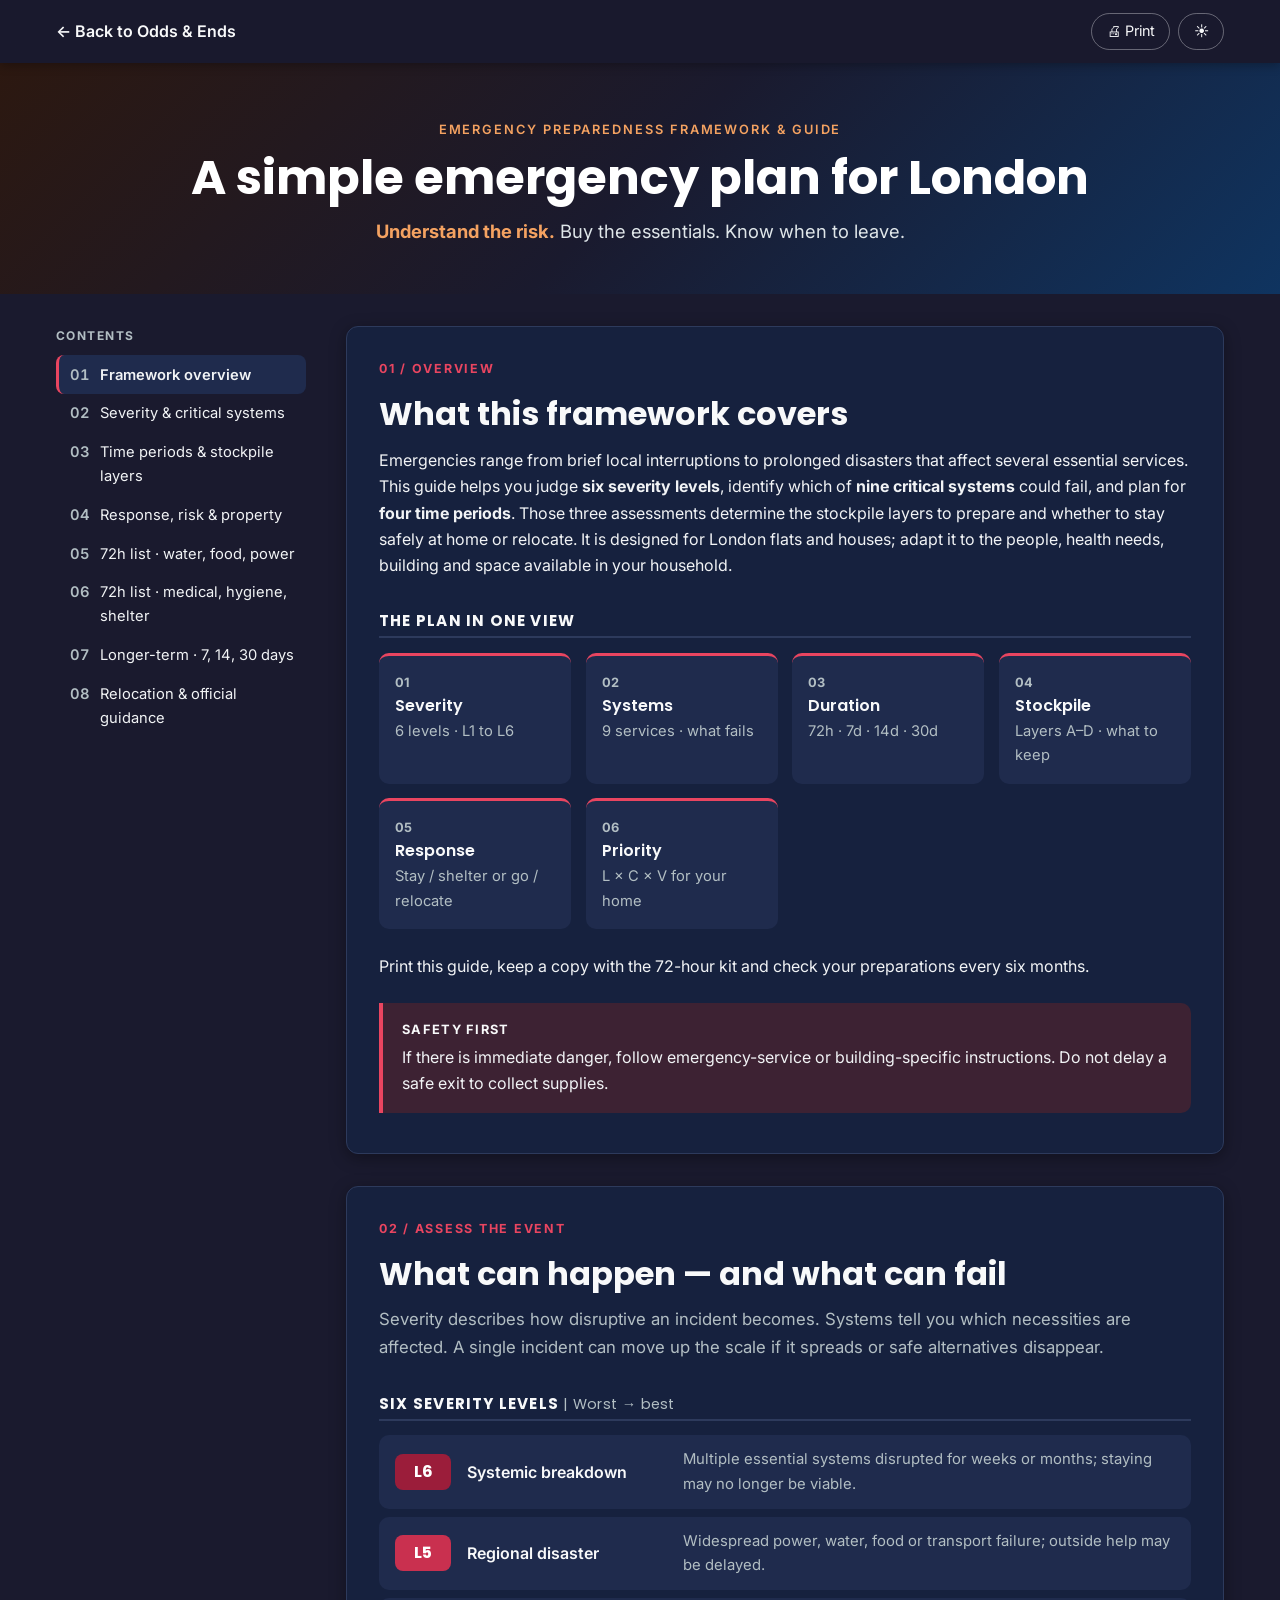
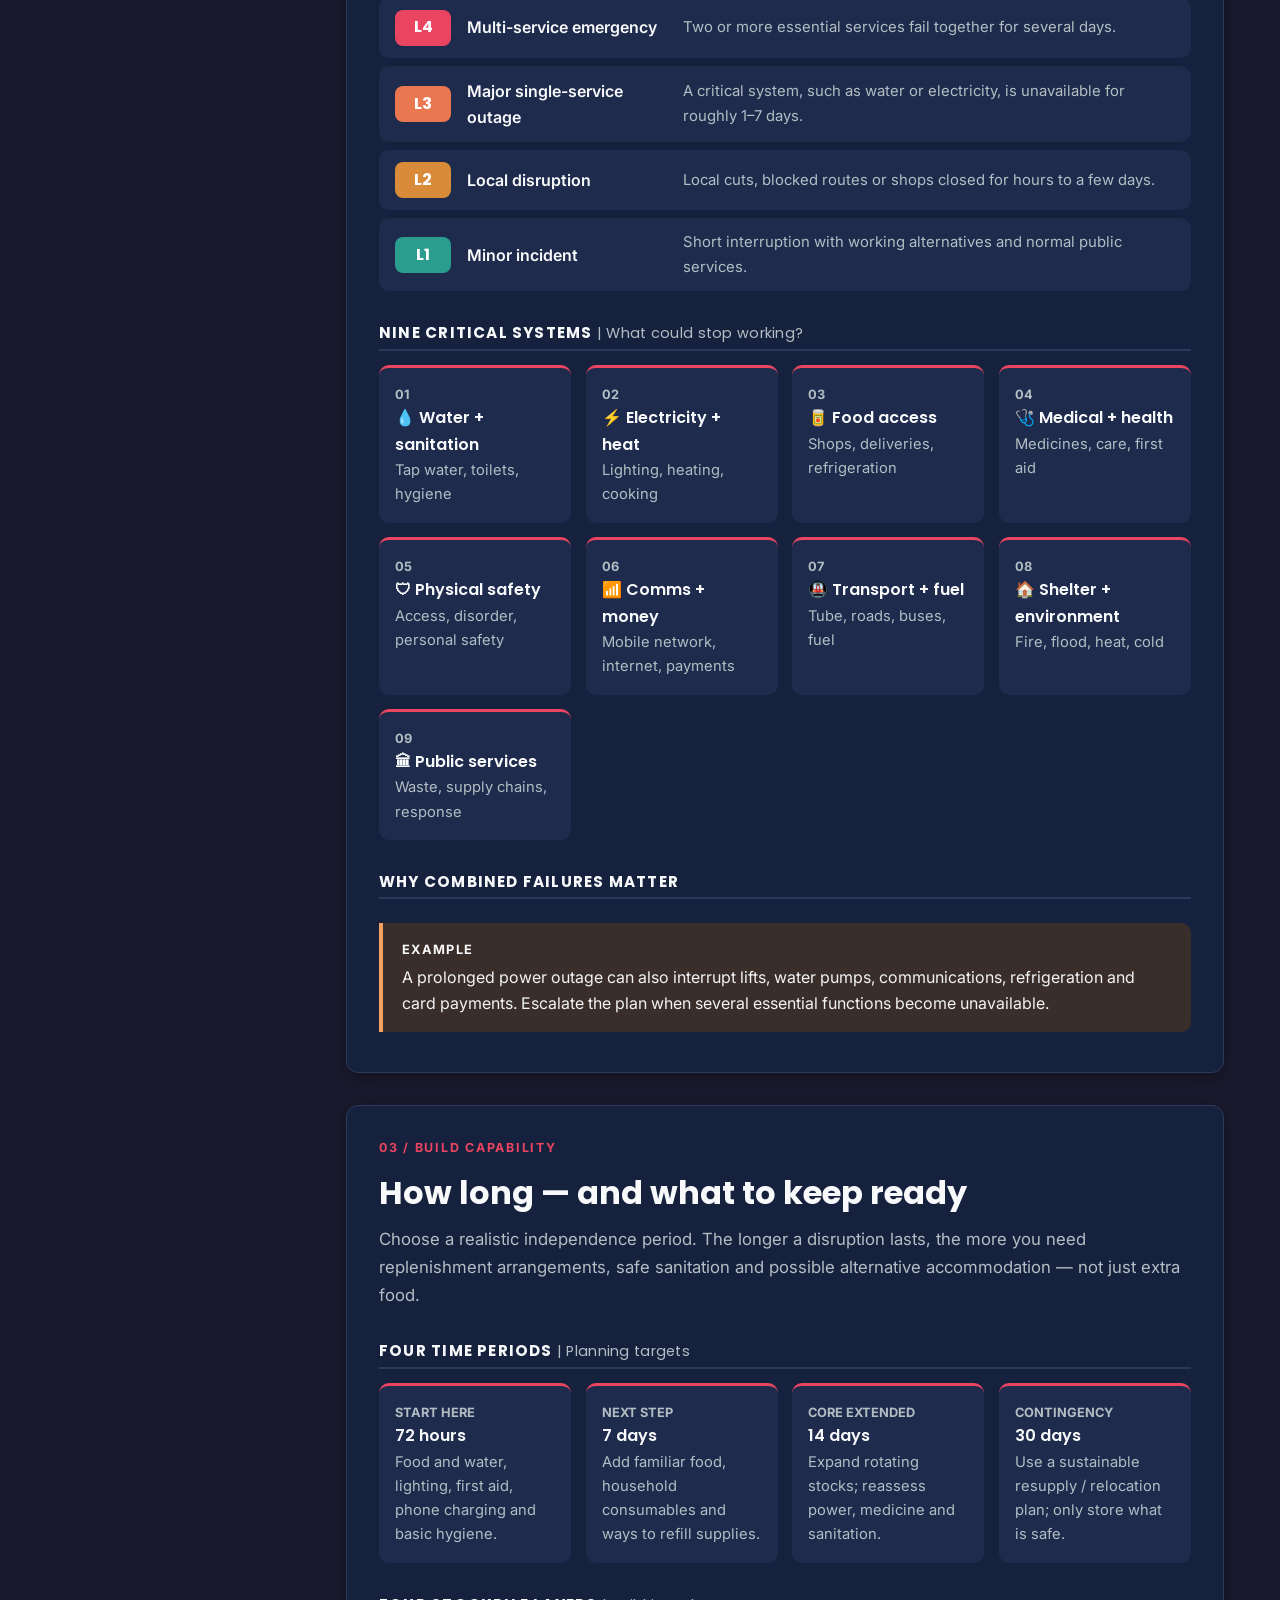
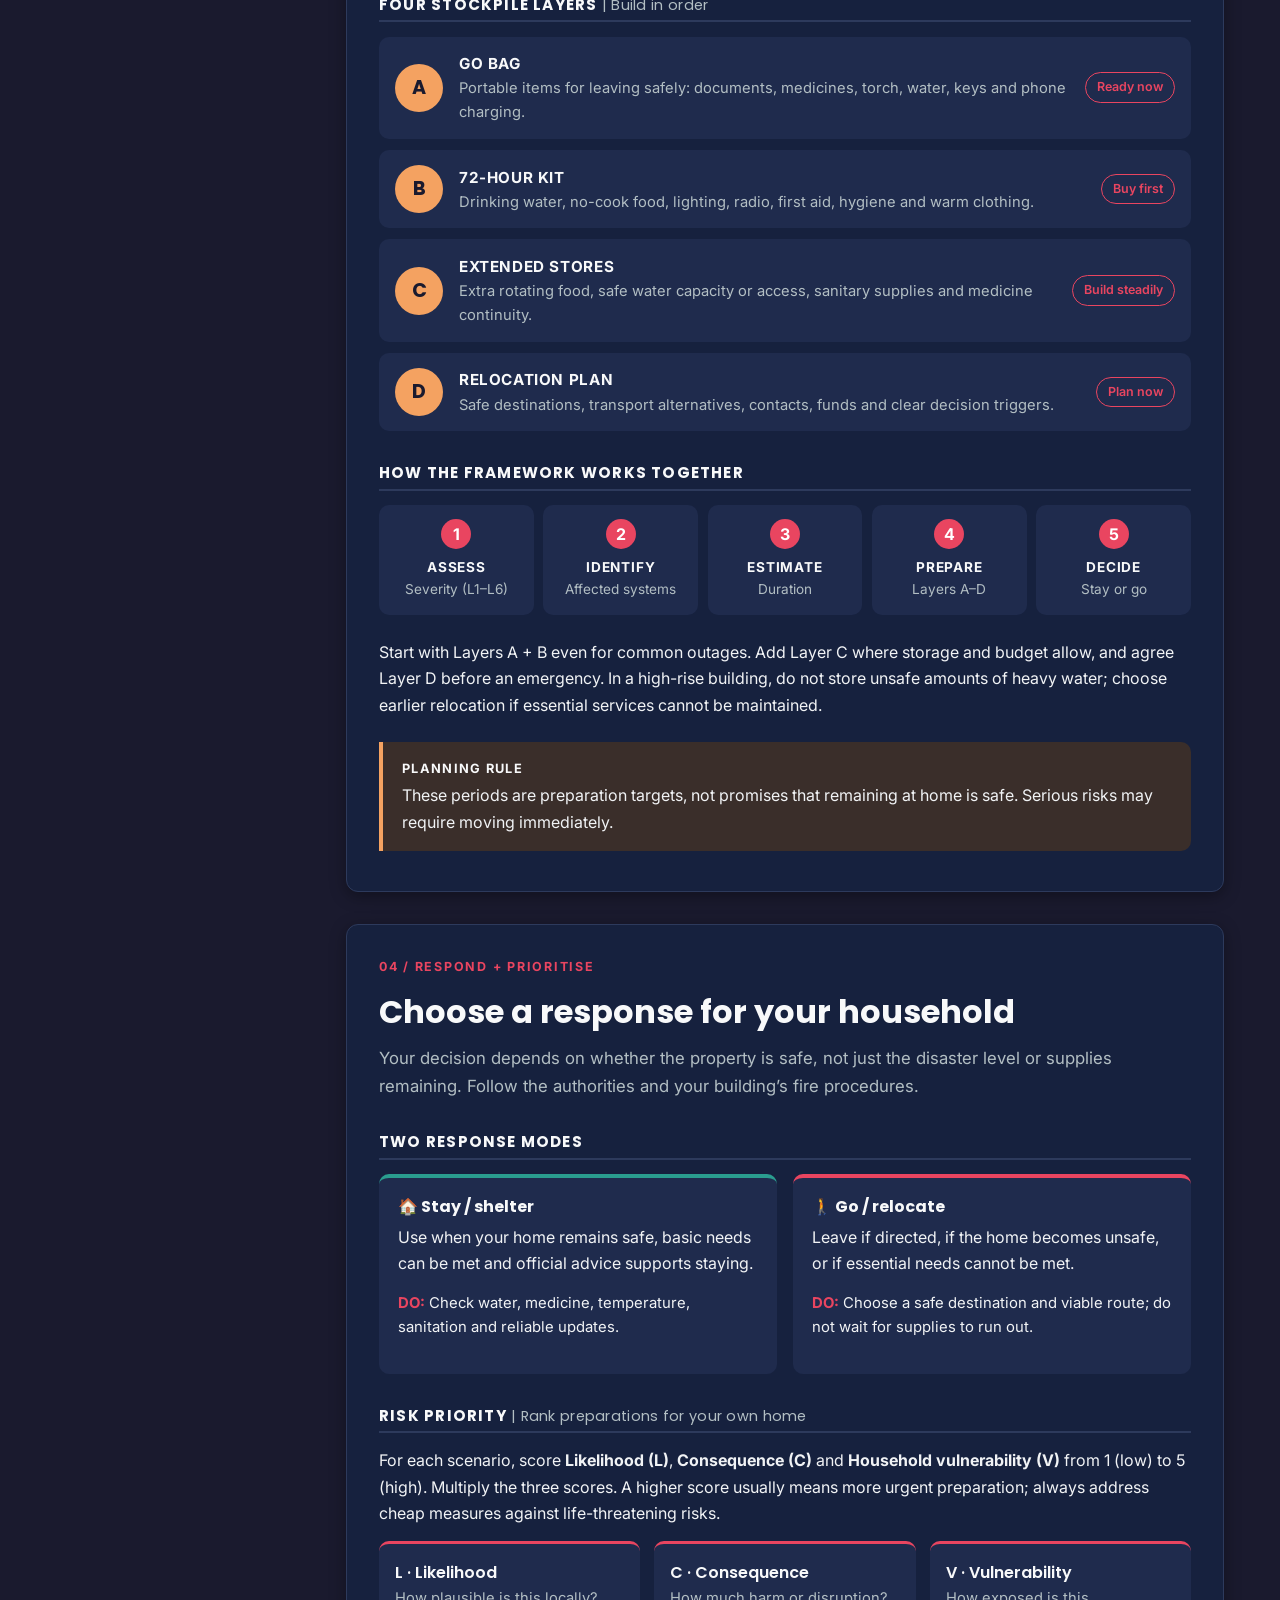
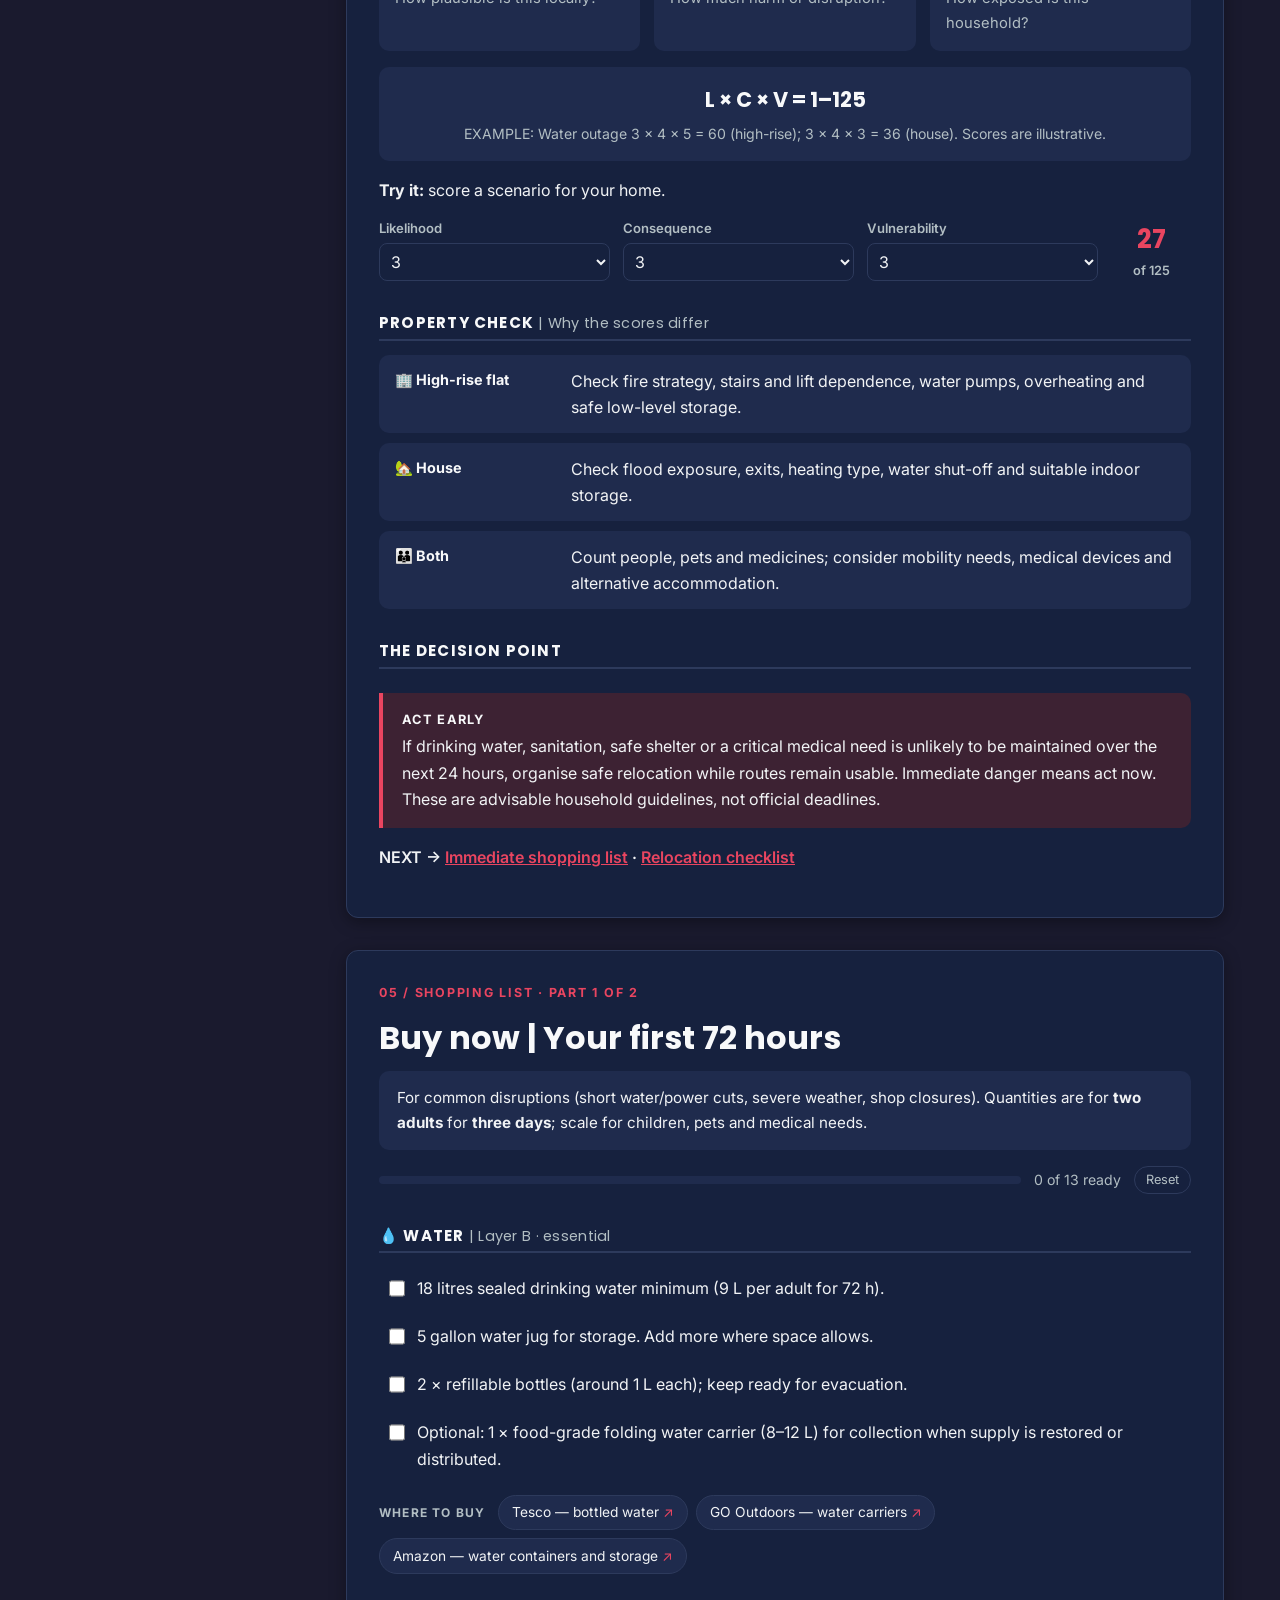
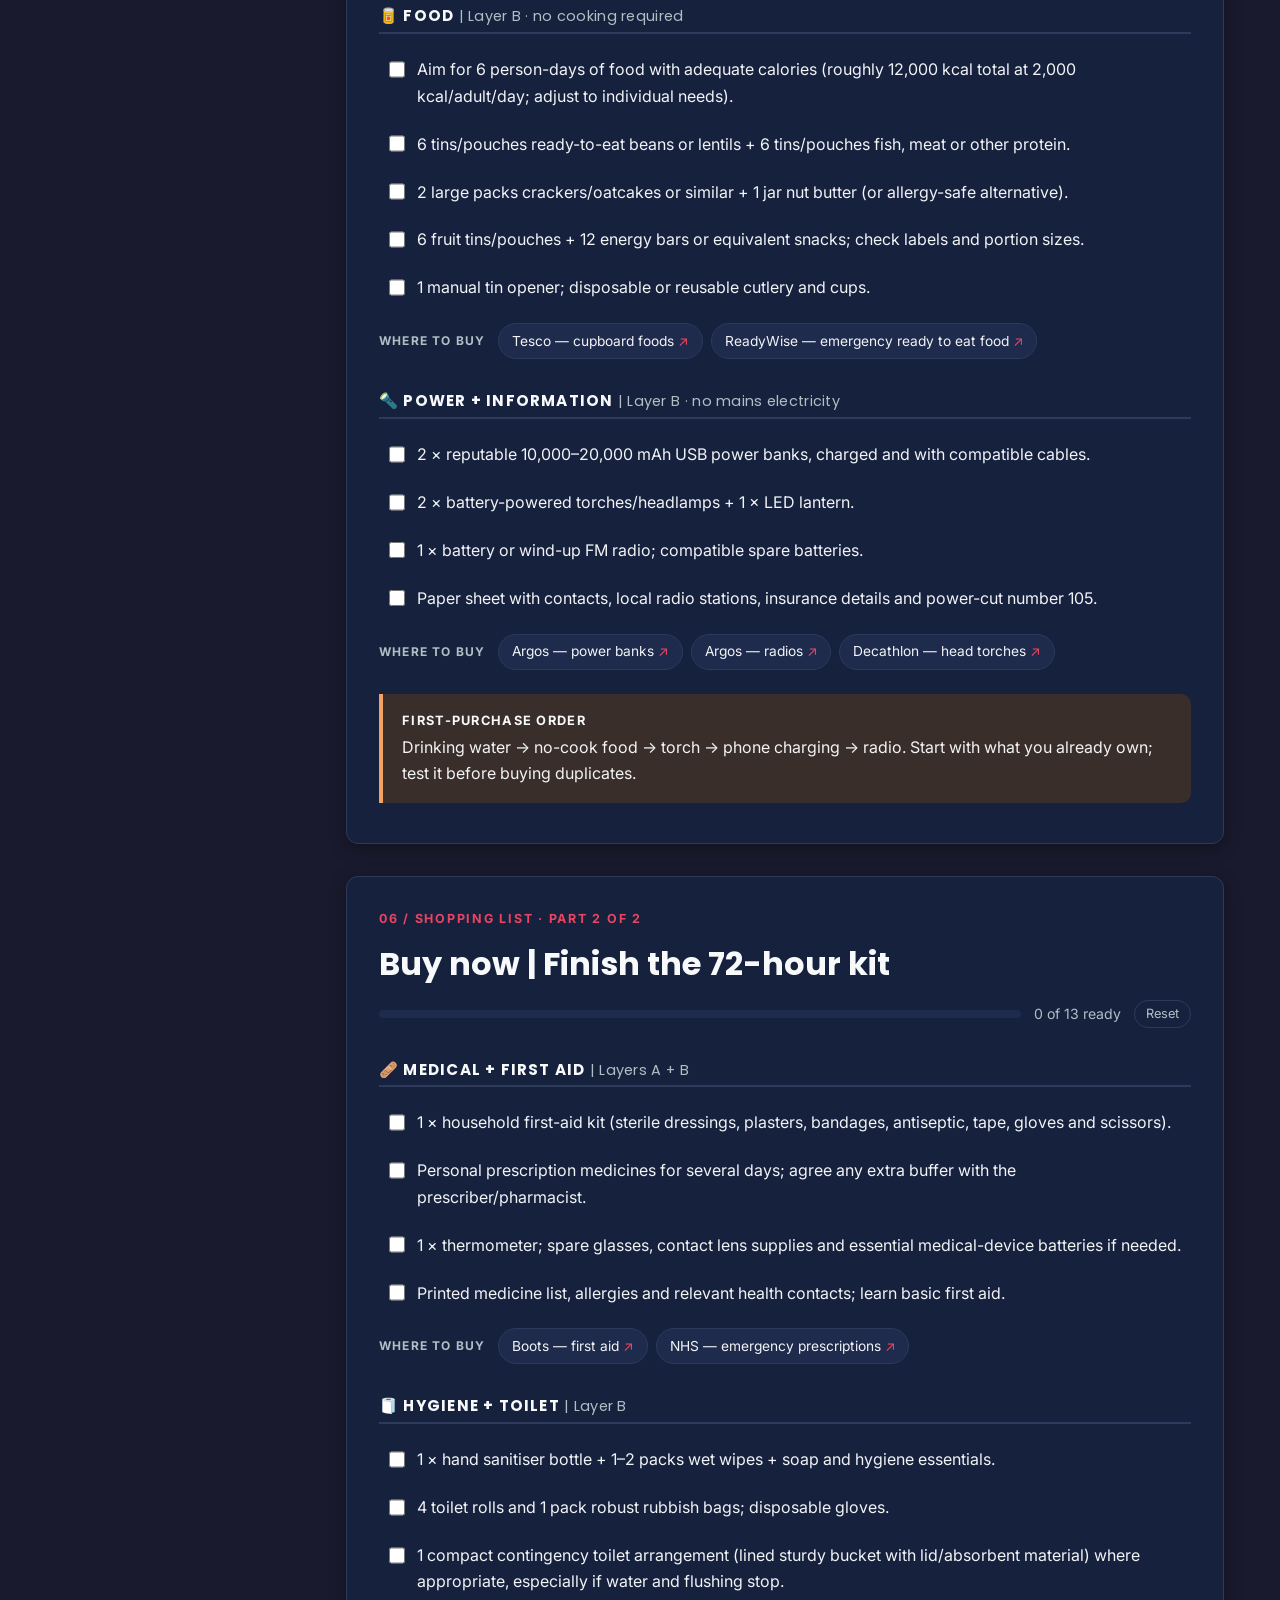
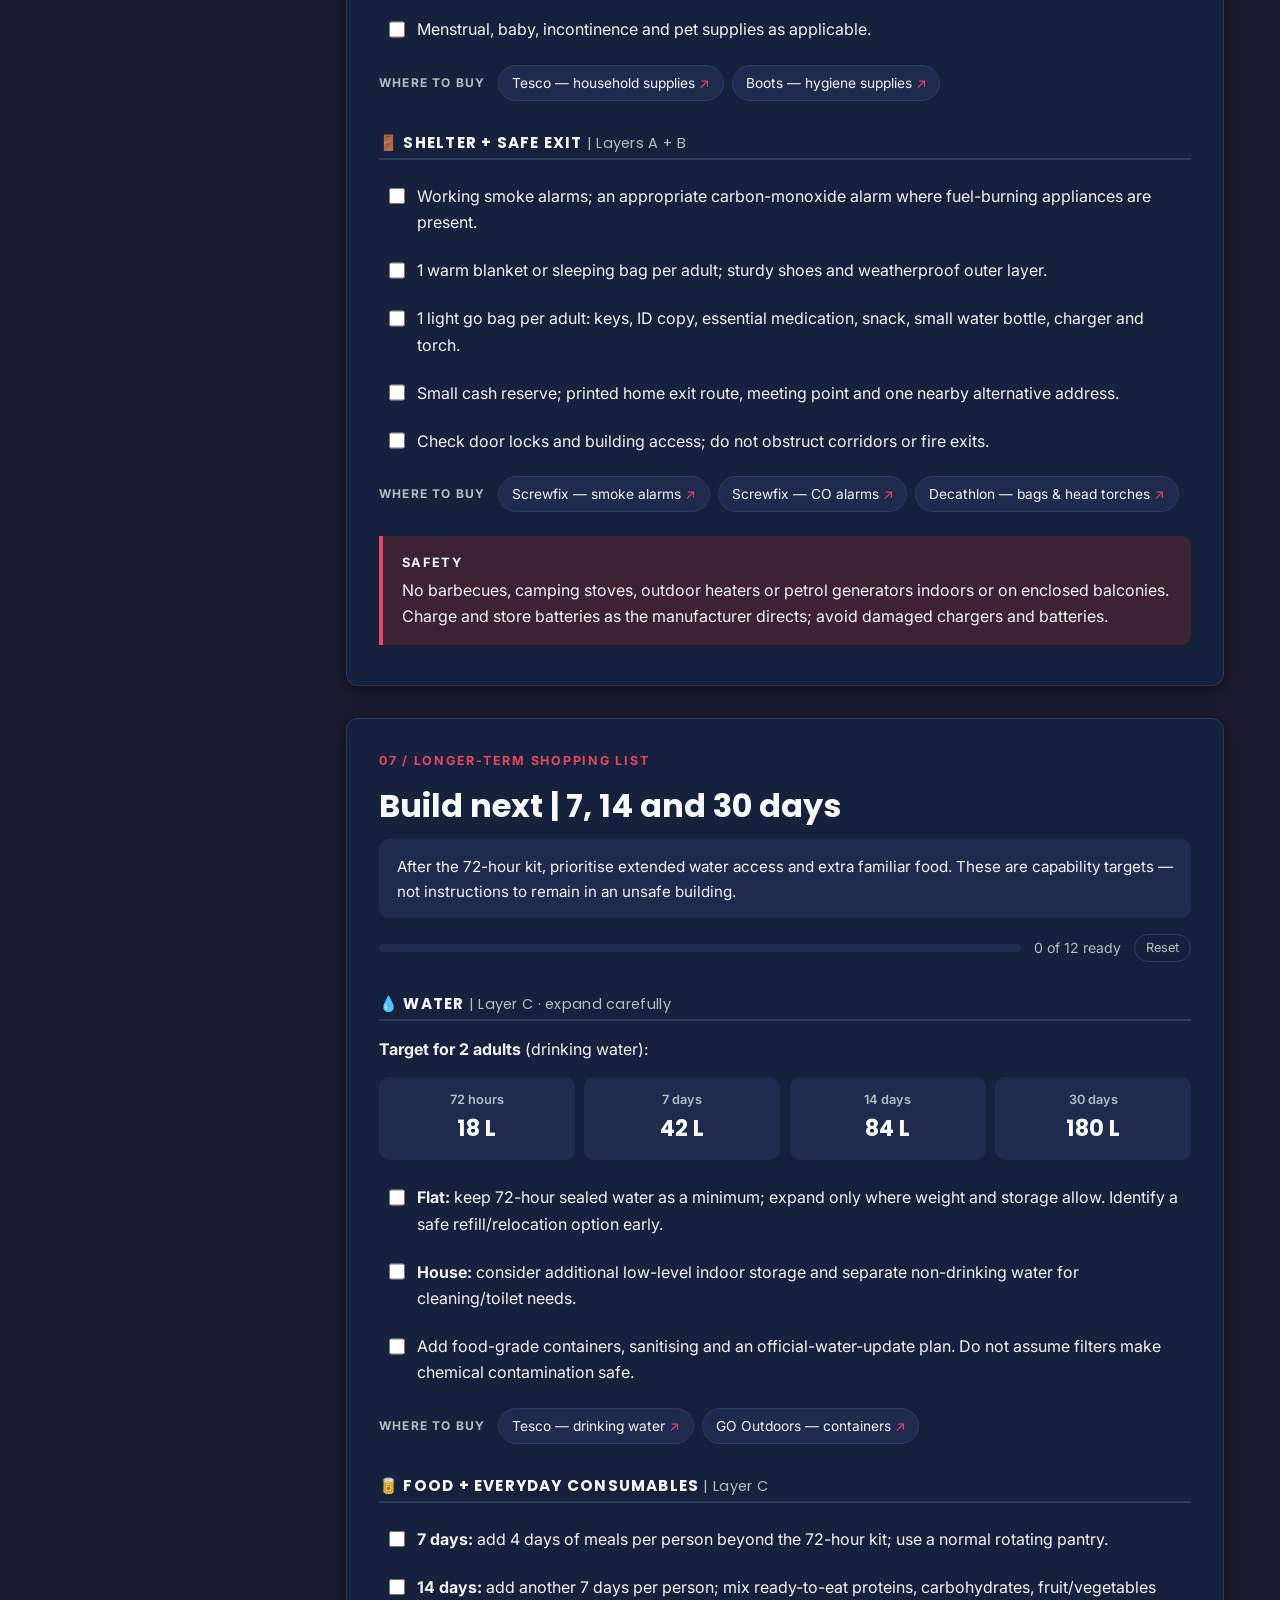
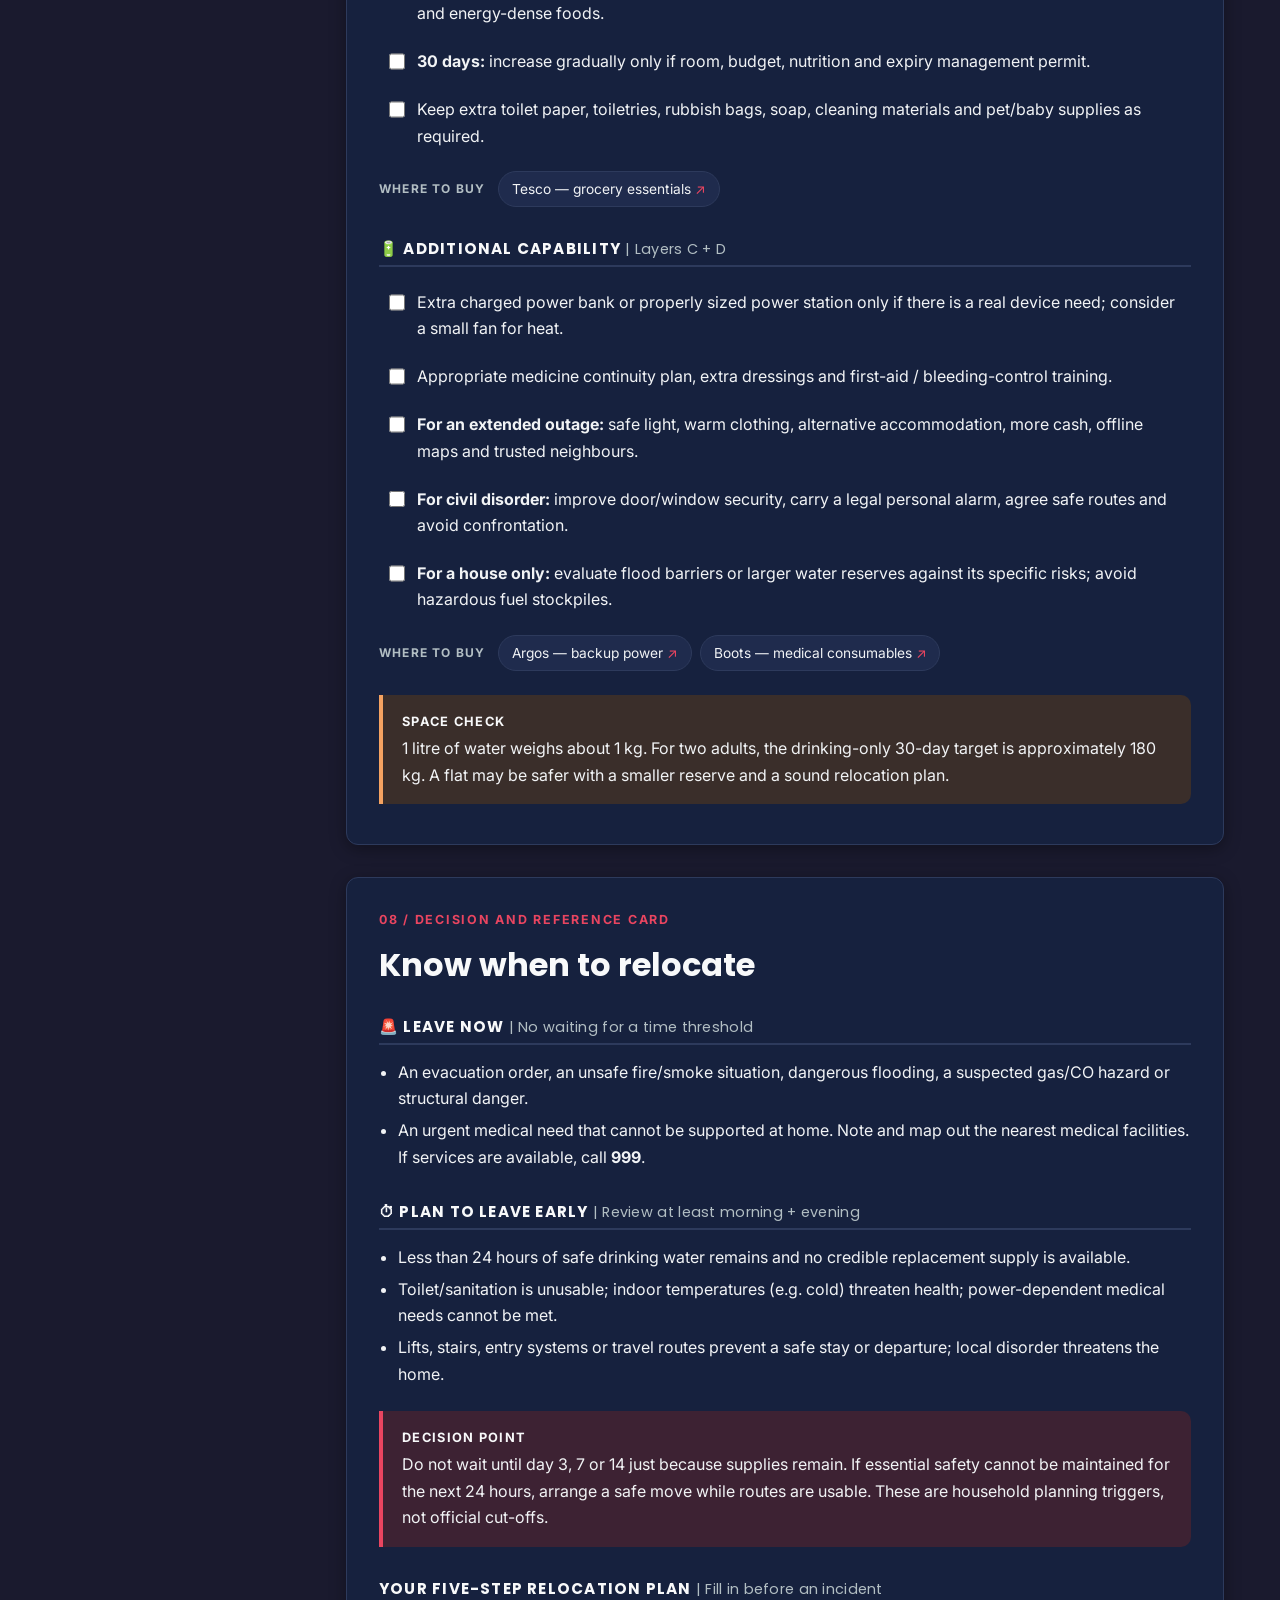
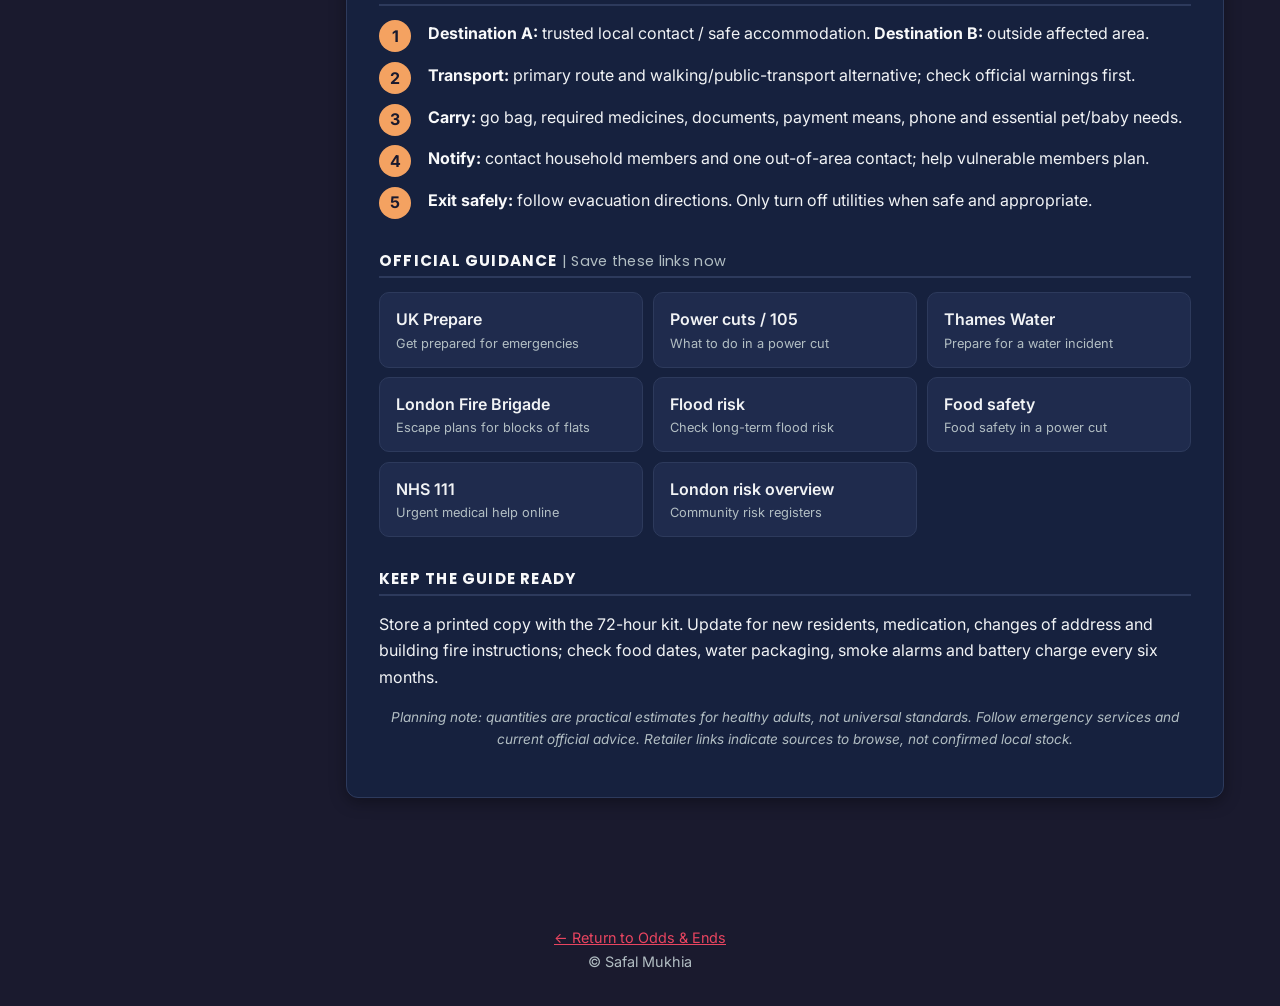
==== guides/emergency-preparedness.html @ a60f40a3 "Add Odds & Ends section, emergency guide and Pages deployment workflow" ====
<!DOCTYPE html>
<html lang="en">
<head>
    <meta charset="UTF-8">
    <meta name="viewport" content="width=device-width, initial-scale=1.0">
    <meta name="description" content="A simple emergency plan for London - understand the risk, buy the essentials, know when to leave.">
    <title>Emergency Preparedness Guide - Safal Mukhia</title>
    <link rel="preconnect" href="https://fonts.googleapis.com">
    <link rel="preconnect" href="https://fonts.gstatic.com" crossorigin>
    <link href="https://fonts.googleapis.com/css2?family=Inter:wght@300;400;600;700&family=Poppins:wght@400;600;700&display=swap" rel="stylesheet">
    <style>
        :root {
            --navy: #1a1a2e;
            --accent: #e94560;
            --amber: #f4a261;
            --bg: #f8f9fa;
            --surface: #ffffff;
            --surface-2: #f1f3f5;
            --text: #2d3436;
            --muted: #636e72;
            --border: #dfe6e9;
            --heading: #1a1a2e;
            --ok: #2a9d8f;
            --warn-bg: #fff4ec;
            --danger-bg: #fdecef;
            --radius: 12px;
            --shadow: 0 4px 16px rgba(0, 0, 0, 0.08);
            --font-heading: 'Poppins', sans-serif;
            --font-body: 'Inter', sans-serif;
        }

        body.dark-mode {
            --bg: #1a1a2e;
            --surface: #16213e;
            --surface-2: #1f2b4d;
            --text: #f1f3f5;
            --muted: #b2bec3;
            --border: #2d3a5c;
            --heading: #f8f9fa;
            --warn-bg: #3a2e2a;
            --danger-bg: #3d2233;
            --shadow: 0 4px 16px rgba(0, 0, 0, 0.35);
        }

        * { margin: 0; padding: 0; box-sizing: border-box; }
        html { scroll-behavior: smooth; scroll-padding-top: 80px; }
        body {
            font-family: var(--font-body);
            background: var(--bg);
            color: var(--text);
            line-height: 1.65;
            transition: background 0.3s ease, color 0.3s ease;
        }
        h1, h2, h3, h4 { font-family: var(--font-heading); color: var(--heading); line-height: 1.25; }
        a { color: var(--accent); }

        /* Top bar */
        .topbar {
            position: sticky; top: 0; z-index: 100;
            background: rgba(26, 26, 46, 0.96);
            backdrop-filter: blur(10px);
            box-shadow: 0 2px 10px rgba(0, 0, 0, 0.3);
        }
        .topbar__inner {
            max-width: 1200px; margin: 0 auto;
            display: flex; align-items: center; justify-content: space-between; gap: 1rem;
            padding: 0.8rem 1rem;
        }
        .topbar a { color: #f8f9fa; text-decoration: none; font-weight: 600; }
        .topbar a:hover { color: var(--amber); }
        .topbar__actions { display: flex; gap: 0.5rem; }
        .btn {
            font: inherit; font-size: 0.9rem; cursor: pointer;
            background: transparent; color: #f8f9fa;
            border: 1px solid rgba(248, 249, 250, 0.35); border-radius: 20px;
            padding: 0.35rem 0.9rem;
        }
        .btn:hover { border-color: var(--amber); color: var(--amber); }

        /* Hero */
        .hero {
            background: linear-gradient(135deg, #2c1810 0%, #1a1a2e 50%, #0f3460 100%);
            color: #f8f9fa; padding: 3.5rem 1rem 3rem; text-align: center;
        }
        .hero__micro { letter-spacing: 0.15em; font-size: 0.8rem; color: var(--amber); font-weight: 600; }
        .hero h1 { color: #fff; font-size: clamp(2rem, 5vw, 3rem); margin: 0.5rem 0; }
        .hero__tagline { font-size: 1.15rem; color: #dfe6e9; }
        .hero__tagline strong { color: var(--amber); }

        /* Layout */
        .layout {
            max-width: 1200px; margin: 0 auto; padding: 2rem 1rem 4rem;
            display: grid; grid-template-columns: 250px minmax(0, 1fr); gap: 2.5rem;
        }
        .toc { position: sticky; top: 80px; align-self: start; }
        .toc__title { font-size: 0.75rem; letter-spacing: 0.12em; color: var(--muted); font-weight: 700; margin-bottom: 0.6rem; }
        .toc ol { list-style: none; }
        .toc a {
            display: flex; gap: 0.6rem; padding: 0.45rem 0.7rem; border-radius: 8px;
            color: var(--text); text-decoration: none; font-size: 0.92rem;
            border-left: 3px solid transparent;
        }
        .toc a span { color: var(--muted); font-weight: 600; font-variant-numeric: tabular-nums; }
        .toc a:hover { background: var(--surface-2); }
        .toc a.active { background: var(--surface-2); border-left-color: var(--accent); font-weight: 600; }

        /* Sections */
        .section {
            background: var(--surface); border: 1px solid var(--border); border-radius: var(--radius);
            box-shadow: var(--shadow); padding: 2rem; margin-bottom: 2rem;
        }
        .micro { font-size: 0.78rem; letter-spacing: 0.14em; color: var(--accent); font-weight: 700; text-transform: uppercase; }
        .section > h2 { font-size: clamp(1.5rem, 3vw, 2rem); margin: 0.3rem 0 0.8rem; }
        .section h3 {
            font-size: 0.95rem; letter-spacing: 0.08em; text-transform: uppercase;
            margin: 2rem 0 0.9rem; padding-bottom: 0.4rem; border-bottom: 2px solid var(--border);
        }
        .section h3 small { font-weight: 400; color: var(--muted); letter-spacing: 0.02em; text-transform: none; font-size: 0.9rem; }
        .section p { margin-bottom: 0.9rem; }
        .lead { font-size: 1.05rem; color: var(--muted); }

        /* Grids of tiles */
        .tiles { display: grid; gap: 0.9rem; grid-template-columns: repeat(auto-fit, minmax(190px, 1fr)); }
        .tile {
            background: var(--surface-2); border-radius: 10px; padding: 1rem;
            border-top: 3px solid var(--accent);
        }
        .tile__num { font-size: 0.8rem; color: var(--muted); font-weight: 700; }
        .tile__title { font-family: var(--font-heading); font-weight: 600; color: var(--heading); }
        .tile__body { font-size: 0.92rem; color: var(--muted); }
        a.tile { text-decoration: none; transition: transform 0.2s ease; }
        a.tile:hover { transform: translateY(-3px); }

        /* Severity ladder */
        .ladder { display: grid; gap: 0.5rem; }
        .ladder__row {
            display: grid; grid-template-columns: 56px 200px 1fr; gap: 1rem; align-items: center;
            background: var(--surface-2); border-radius: 10px; padding: 0.75rem 1rem;
        }
        .ladder__level {
            font-family: var(--font-heading); font-weight: 700; color: #fff; text-align: center;
            border-radius: 8px; padding: 0.3rem 0;
        }
        .ladder__name { font-weight: 600; color: var(--heading); }
        .ladder__desc { font-size: 0.93rem; color: var(--muted); }

        /* Layers */
        .layers { display: grid; gap: 0.7rem; }
        .layer {
            display: grid; grid-template-columns: 48px 1fr auto; gap: 1rem; align-items: center;
            background: var(--surface-2); border-radius: 10px; padding: 0.9rem 1rem;
        }
        .layer__letter {
            width: 48px; height: 48px; border-radius: 50%; display: grid; place-items: center;
            background: var(--navy); color: var(--amber); font-family: var(--font-heading); font-weight: 700; font-size: 1.2rem;
        }
        body.dark-mode .layer__letter { background: var(--amber); color: var(--navy); }
        .layer__name { font-weight: 700; color: var(--heading); font-size: 0.95rem; letter-spacing: 0.04em; }
        .layer__desc { font-size: 0.92rem; color: var(--muted); }
        .pill {
            font-size: 0.78rem; font-weight: 600; white-space: nowrap;
            padding: 0.25rem 0.7rem; border-radius: 20px; border: 1px solid var(--accent); color: var(--accent);
        }

        /* Steps */
        .steps { display: grid; grid-template-columns: repeat(5, 1fr); gap: 0.6rem; counter-reset: step; }
        .step { background: var(--surface-2); border-radius: 10px; padding: 0.9rem; text-align: center; position: relative; }
        .step__n {
            width: 30px; height: 30px; margin: 0 auto 0.4rem; border-radius: 50%;
            background: var(--accent); color: #fff; display: grid; place-items: center; font-weight: 700;
        }
        .step__title { font-weight: 700; font-size: 0.85rem; letter-spacing: 0.06em; color: var(--heading); }
        .step__body { font-size: 0.85rem; color: var(--muted); }

        /* Callouts */
        .callout {
            border-left: 4px solid var(--amber); background: var(--warn-bg);
            border-radius: 0 10px 10px 0; padding: 1rem 1.2rem; margin: 1.5rem 0 0.5rem;
        }
        .callout--danger { border-left-color: var(--accent); background: var(--danger-bg); }
        .callout__label { font-weight: 700; font-size: 0.8rem; letter-spacing: 0.1em; color: var(--heading); display: block; margin-bottom: 0.2rem; }

        /* Response modes */
        .modes { display: grid; grid-template-columns: 1fr 1fr; gap: 1rem; }
        .mode { border-radius: 10px; padding: 1.2rem; background: var(--surface-2); border-top: 4px solid var(--ok); }
        .mode--go { border-top-color: var(--accent); }
        .mode h4 { margin-bottom: 0.4rem; }
        .mode__do { margin-top: 0.6rem; font-size: 0.93rem; }
        .mode__do strong { color: var(--accent); }

        .formula {
            font-family: var(--font-heading); font-size: 1.3rem; font-weight: 700; text-align: center;
            padding: 1rem; margin: 1rem 0; background: var(--surface-2); border-radius: 10px; color: var(--heading);
        }
        .formula small { display: block; font-family: var(--font-body); font-size: 0.88rem; font-weight: 400; color: var(--muted); margin-top: 0.3rem; }

        /* Calculator */
        .calc { display: grid; grid-template-columns: repeat(3, 1fr) auto; gap: 0.8rem; align-items: end; margin-top: 0.5rem; }
        .calc label { font-size: 0.82rem; font-weight: 600; color: var(--muted); display: block; margin-bottom: 0.2rem; }
        .calc select { width: 100%; font: inherit; padding: 0.45rem; border-radius: 8px; border: 1px solid var(--border); background: var(--surface); color: var(--text); }
        .calc__out { font-family: var(--font-heading); font-size: 1.6rem; font-weight: 700; color: var(--accent); min-width: 5rem; text-align: center; }
        .calc__band { font-size: 0.8rem; color: var(--muted); display: block; font-family: var(--font-body); font-weight: 600; }

        /* Definition rows (property check) */
        .rows { display: grid; gap: 0.6rem; }
        .row { display: grid; grid-template-columns: 160px 1fr; gap: 1rem; background: var(--surface-2); border-radius: 10px; padding: 0.8rem 1rem; }
        .row__label { font-weight: 700; color: var(--heading); font-size: 0.9rem; }

        /* Shopping checklists */
        .tagline { background: var(--surface-2); border-radius: 10px; padding: 0.9rem 1.1rem; font-size: 0.95rem; }
        .progress { display: flex; align-items: center; gap: 0.8rem; margin: 1rem 0 0; font-size: 0.88rem; color: var(--muted); }
        .progress__bar { flex: 1; height: 8px; background: var(--surface-2); border-radius: 4px; overflow: hidden; }
        .progress__fill { height: 100%; width: 0; background: linear-gradient(90deg, var(--accent), var(--amber)); transition: width 0.3s ease; }
        .progress button {
            font: inherit; font-size: 0.8rem; cursor: pointer; background: none; color: var(--muted);
            border: 1px solid var(--border); border-radius: 20px; padding: 0.15rem 0.7rem;
        }
        .checklist { list-style: none; display: grid; gap: 0.35rem; }
        .checklist label {
            display: flex; gap: 0.7rem; align-items: flex-start; cursor: pointer;
            padding: 0.5rem 0.6rem; border-radius: 8px;
        }
        .checklist label:hover { background: var(--surface-2); }
        .checklist input { margin-top: 0.3rem; width: 1.05rem; height: 1.05rem; accent-color: var(--accent); flex-shrink: 0; }
        .checklist input:checked + span { color: var(--muted); text-decoration: line-through; }
        .plainlist { padding-left: 1.2rem; display: grid; gap: 0.35rem; }

        .buy { margin-top: 0.9rem; display: flex; flex-wrap: wrap; gap: 0.5rem; align-items: center; }
        .buy__label { font-size: 0.75rem; font-weight: 700; letter-spacing: 0.1em; color: var(--muted); margin-right: 0.3rem; }
        .buy a {
            font-size: 0.86rem; text-decoration: none; padding: 0.35rem 0.8rem; border-radius: 20px;
            border: 1px solid var(--border); background: var(--surface-2); color: var(--text);
        }
        .buy a::after { content: ' ↗'; color: var(--accent); }
        .buy a:hover { border-color: var(--accent); color: var(--accent); }

        /* Water target table */
        .targets { display: grid; grid-template-columns: repeat(4, 1fr); gap: 0.6rem; margin-bottom: 1rem; }
        .target { background: var(--surface-2); border-radius: 10px; padding: 0.8rem; text-align: center; }
        .target__time { font-size: 0.8rem; color: var(--muted); font-weight: 600; }
        .target__qty { font-family: var(--font-heading); font-size: 1.4rem; font-weight: 700; color: var(--heading); }

        /* Relocation plan */
        .plan { list-style: none; display: grid; gap: 0.6rem; counter-reset: plan; }
        .plan li { display: grid; grid-template-columns: 36px 1fr; gap: 0.8rem; align-items: start; }
        .plan li::before {
            counter-increment: plan; content: counter(plan);
            width: 32px; height: 32px; border-radius: 50%; background: var(--navy); color: var(--amber);
            display: grid; place-items: center; font-weight: 700;
        }
        body.dark-mode .plan li::before { background: var(--amber); color: var(--navy); }
        .plan strong { color: var(--heading); }

        .links { display: grid; grid-template-columns: repeat(auto-fill, minmax(220px, 1fr)); gap: 0.6rem; }
        .links a {
            display: block; padding: 0.8rem 1rem; border-radius: 10px; text-decoration: none;
            background: var(--surface-2); color: var(--text); border: 1px solid var(--border); font-weight: 600;
        }
        .links a small { display: block; font-weight: 400; color: var(--muted); font-size: 0.8rem; }
        .links a:hover { border-color: var(--accent); }

        .note { font-size: 0.85rem; color: var(--muted); font-style: italic; text-align: center; margin-top: 1rem; }
        .next { display: inline-block; margin-top: 0.5rem; font-weight: 600; }

        footer { text-align: center; padding: 2rem 1rem; color: var(--muted); font-size: 0.9rem; }
        footer a { color: var(--accent); }

        /* Responsive */
        @media (max-width: 900px) {
            .layout { grid-template-columns: 1fr; gap: 1rem; padding-top: 1rem; }
            .toc {
                top: 56px; z-index: 50; background: var(--bg); margin: 0 -1rem; padding: 0.5rem 1rem;
                border-bottom: 1px solid var(--border);
            }
            .toc__title { display: none; }
            .toc ol { display: flex; gap: 0.4rem; overflow-x: auto; scrollbar-width: none; }
            .toc ol::-webkit-scrollbar { display: none; }
            .toc a { white-space: nowrap; border-left: none; border: 1px solid var(--border); border-radius: 20px; font-size: 0.85rem; padding: 0.3rem 0.8rem; }
            .toc a.active { border-color: var(--accent); }
            html { scroll-padding-top: 120px; }
            .steps { grid-template-columns: repeat(auto-fit, minmax(130px, 1fr)); }
        }
        @media (max-width: 640px) {
            .section { padding: 1.3rem 1rem; }
            .ladder__row { grid-template-columns: 48px 1fr; }
            .ladder__desc { grid-column: 1 / -1; }
            .layer { grid-template-columns: 40px 1fr; }
            .layer__letter { width: 40px; height: 40px; }
            .layer .pill { grid-column: 2; justify-self: start; }
            .modes { grid-template-columns: 1fr; }
            .row { grid-template-columns: 1fr; gap: 0.2rem; }
            .targets { grid-template-columns: repeat(2, 1fr); }
            .calc { grid-template-columns: 1fr 1fr 1fr; }
            .calc__out { grid-column: 1 / -1; }
            .topbar__back-text { display: none; }
        }

        /* Print */
        @media print {
            .topbar, .toc, .progress, .calc-wrap, footer .no-print { display: none !important; }
            body { background: #fff; color: #000; }
            .layout { display: block; padding: 0; }
            .hero { background: none; color: #000; padding: 1rem 0; }
            .hero h1, .hero__tagline { color: #000; }
            .section { box-shadow: none; border: 1px solid #ccc; break-inside: auto; page-break-before: always; }
            .section:first-child { page-break-before: auto; }
            .buy a::after { content: ' (' attr(href) ')'; font-size: 0.7rem; word-break: break-all; }
            .checklist input { appearance: none; border: 1.5px solid #000; width: 0.9rem; height: 0.9rem; }
            .checklist input:checked + span { text-decoration: none; color: #000; }
        }
    </style>
</head>
<body>
    <header class="topbar">
        <div class="topbar__inner">
            <a href="../index.html#odds-and-ends">← <span class="topbar__back-text">Back to Odds &amp; Ends</span></a>
            <div class="topbar__actions">
                <button class="btn" id="print-btn" type="button">🖨 Print</button>
                <button class="btn" id="theme-btn" type="button" aria-label="Toggle dark mode">🌙</button>
            </div>
        </div>
    </header>

    <div class="hero">
        <p class="hero__micro">EMERGENCY PREPAREDNESS FRAMEWORK &amp; GUIDE</p>
        <h1>A simple emergency plan for London</h1>
        <p class="hero__tagline"><strong>Understand the risk.</strong> Buy the essentials. Know when to leave.</p>
    </div>

    <div class="layout">
        <nav class="toc" aria-label="Guide contents">
            <p class="toc__title">CONTENTS</p>
            <ol>
                <li><a href="#intro"><span>01</span>Framework overview</a></li>
                <li><a href="#severity"><span>02</span>Severity &amp; critical systems</a></li>
                <li><a href="#durations"><span>03</span>Time periods &amp; stockpile layers</a></li>
                <li><a href="#decide"><span>04</span>Response, risk &amp; property</a></li>
                <li><a href="#shop1"><span>05</span>72h list · water, food, power</a></li>
                <li><a href="#shop2"><span>06</span>72h list · medical, hygiene, shelter</a></li>
                <li><a href="#extended"><span>07</span>Longer-term · 7, 14, 30 days</a></li>
                <li><a href="#relocation"><span>08</span>Relocation &amp; official guidance</a></li>
            </ol>
        </nav>

        <main>
            <!-- 01 Overview -->
            <section class="section" id="intro">
                <p class="micro">01 / Overview</p>
                <h2>What this framework covers</h2>
                <p>Emergencies range from brief local interruptions to prolonged disasters that affect several essential services. This guide helps you judge <strong>six severity levels</strong>, identify which of <strong>nine critical systems</strong> could fail, and plan for <strong>four time periods</strong>. Those three assessments determine the stockpile layers to prepare and whether to stay safely at home or relocate. It is designed for London flats and houses; adapt it to the people, health needs, building and space available in your household.</p>

                <h3>The plan in one view</h3>
                <div class="tiles">
                    <a class="tile" href="#severity"><div class="tile__num">01</div><div class="tile__title">Severity</div><div class="tile__body">6 levels · L1 to L6</div></a>
                    <a class="tile" href="#systems"><div class="tile__num">02</div><div class="tile__title">Systems</div><div class="tile__body">9 services · what fails</div></a>
                    <a class="tile" href="#durations"><div class="tile__num">03</div><div class="tile__title">Duration</div><div class="tile__body">72h · 7d · 14d · 30d</div></a>
                    <a class="tile" href="#layers"><div class="tile__num">04</div><div class="tile__title">Stockpile</div><div class="tile__body">Layers A–D · what to keep</div></a>
                    <a class="tile" href="#decide"><div class="tile__num">05</div><div class="tile__title">Response</div><div class="tile__body">Stay / shelter or go / relocate</div></a>
                    <a class="tile" href="#risk"><div class="tile__num">06</div><div class="tile__title">Priority</div><div class="tile__body">L × C × V for your home</div></a>
                </div>

                <p style="margin-top:1.5rem">Print this guide, keep a copy with the 72-hour kit and check your preparations every six months.</p>
                <div class="callout callout--danger">
                    <span class="callout__label">SAFETY FIRST</span>
                    If there is immediate danger, follow emergency-service or building-specific instructions. Do not delay a safe exit to collect supplies.
                </div>
            </section>

            <!-- 02 Severity + systems -->
            <section class="section" id="severity">
                <p class="micro">02 / Assess the event</p>
                <h2>What can happen — and what can fail</h2>
                <p class="lead">Severity describes how disruptive an incident becomes. Systems tell you which necessities are affected. A single incident can move up the scale if it spreads or safe alternatives disappear.</p>

                <h3>Six severity levels <small>| Worst → best</small></h3>
                <div class="ladder">
                    <div class="ladder__row"><div class="ladder__level" style="background:#9b1d3a">L6</div><div class="ladder__name">Systemic breakdown</div><div class="ladder__desc">Multiple essential systems disrupted for weeks or months; staying may no longer be viable.</div></div>
                    <div class="ladder__row"><div class="ladder__level" style="background:#c9304f">L5</div><div class="ladder__name">Regional disaster</div><div class="ladder__desc">Widespread power, water, food or transport failure; outside help may be delayed.</div></div>
                    <div class="ladder__row"><div class="ladder__level" style="background:#e94560">L4</div><div class="ladder__name">Multi-service emergency</div><div class="ladder__desc">Two or more essential services fail together for several days.</div></div>
                    <div class="ladder__row"><div class="ladder__level" style="background:#e9774f">L3</div><div class="ladder__name">Major single-service outage</div><div class="ladder__desc">A critical system, such as water or electricity, is unavailable for roughly 1–7 days.</div></div>
                    <div class="ladder__row"><div class="ladder__level" style="background:#d98b3a">L2</div><div class="ladder__name">Local disruption</div><div class="ladder__desc">Local cuts, blocked routes or shops closed for hours to a few days.</div></div>
                    <div class="ladder__row"><div class="ladder__level" style="background:#2a9d8f">L1</div><div class="ladder__name">Minor incident</div><div class="ladder__desc">Short interruption with working alternatives and normal public services.</div></div>
                </div>

                <h3 id="systems">Nine critical systems <small>| What could stop working?</small></h3>
                <div class="tiles">
                    <div class="tile"><div class="tile__num">01</div><div class="tile__title">💧 Water + sanitation</div><div class="tile__body">Tap water, toilets, hygiene</div></div>
                    <div class="tile"><div class="tile__num">02</div><div class="tile__title">⚡ Electricity + heat</div><div class="tile__body">Lighting, heating, cooking</div></div>
                    <div class="tile"><div class="tile__num">03</div><div class="tile__title">🥫 Food access</div><div class="tile__body">Shops, deliveries, refrigeration</div></div>
                    <div class="tile"><div class="tile__num">04</div><div class="tile__title">🩺 Medical + health</div><div class="tile__body">Medicines, care, first aid</div></div>
                    <div class="tile"><div class="tile__num">05</div><div class="tile__title">🛡 Physical safety</div><div class="tile__body">Access, disorder, personal safety</div></div>
                    <div class="tile"><div class="tile__num">06</div><div class="tile__title">📶 Comms + money</div><div class="tile__body">Mobile network, internet, payments</div></div>
                    <div class="tile"><div class="tile__num">07</div><div class="tile__title">🚇 Transport + fuel</div><div class="tile__body">Tube, roads, buses, fuel</div></div>
                    <div class="tile"><div class="tile__num">08</div><div class="tile__title">🏠 Shelter + environment</div><div class="tile__body">Fire, flood, heat, cold</div></div>
                    <div class="tile"><div class="tile__num">09</div><div class="tile__title">🏛 Public services</div><div class="tile__body">Waste, supply chains, response</div></div>
                </div>

                <h3>Why combined failures matter</h3>
                <div class="callout">
                    <span class="callout__label">EXAMPLE</span>
                    A prolonged power outage can also interrupt lifts, water pumps, communications, refrigeration and card payments. Escalate the plan when several essential functions become unavailable.
                </div>
            </section>

            <!-- 03 Durations + layers -->
            <section class="section" id="durations">
                <p class="micro">03 / Build capability</p>
                <h2>How long — and what to keep ready</h2>
                <p class="lead">Choose a realistic independence period. The longer a disruption lasts, the more you need replenishment arrangements, safe sanitation and possible alternative accommodation — not just extra food.</p>

                <h3>Four time periods <small>| Planning targets</small></h3>
                <div class="tiles">
                    <div class="tile"><div class="tile__num">START HERE</div><div class="tile__title">72 hours</div><div class="tile__body">Food and water, lighting, first aid, phone charging and basic hygiene.</div></div>
                    <div class="tile"><div class="tile__num">NEXT STEP</div><div class="tile__title">7 days</div><div class="tile__body">Add familiar food, household consumables and ways to refill supplies.</div></div>
                    <div class="tile"><div class="tile__num">CORE EXTENDED</div><div class="tile__title">14 days</div><div class="tile__body">Expand rotating stocks; reassess power, medicine and sanitation.</div></div>
                    <div class="tile"><div class="tile__num">CONTINGENCY</div><div class="tile__title">30 days</div><div class="tile__body">Use a sustainable resupply / relocation plan; only store what is safe.</div></div>
                </div>

                <h3 id="layers">Four stockpile layers <small>| Build in order</small></h3>
                <div class="layers">
                    <div class="layer"><div class="layer__letter">A</div><div><div class="layer__name">GO BAG</div><div class="layer__desc">Portable items for leaving safely: documents, medicines, torch, water, keys and phone charging.</div></div><span class="pill">Ready now</span></div>
                    <div class="layer"><div class="layer__letter">B</div><div><div class="layer__name">72-HOUR KIT</div><div class="layer__desc">Drinking water, no-cook food, lighting, radio, first aid, hygiene and warm clothing.</div></div><span class="pill">Buy first</span></div>
                    <div class="layer"><div class="layer__letter">C</div><div><div class="layer__name">EXTENDED STORES</div><div class="layer__desc">Extra rotating food, safe water capacity or access, sanitary supplies and medicine continuity.</div></div><span class="pill">Build steadily</span></div>
                    <div class="layer"><div class="layer__letter">D</div><div><div class="layer__name">RELOCATION PLAN</div><div class="layer__desc">Safe destinations, transport alternatives, contacts, funds and clear decision triggers.</div></div><span class="pill">Plan now</span></div>
                </div>

                <h3>How the framework works together</h3>
                <div class="steps">
                    <div class="step"><div class="step__n">1</div><div class="step__title">ASSESS</div><div class="step__body">Severity (L1–L6)</div></div>
                    <div class="step"><div class="step__n">2</div><div class="step__title">IDENTIFY</div><div class="step__body">Affected systems</div></div>
                    <div class="step"><div class="step__n">3</div><div class="step__title">ESTIMATE</div><div class="step__body">Duration</div></div>
                    <div class="step"><div class="step__n">4</div><div class="step__title">PREPARE</div><div class="step__body">Layers A–D</div></div>
                    <div class="step"><div class="step__n">5</div><div class="step__title">DECIDE</div><div class="step__body">Stay or go</div></div>
                </div>

                <p style="margin-top:1.5rem">Start with Layers A + B even for common outages. Add Layer C where storage and budget allow, and agree Layer D before an emergency. In a high-rise building, do not store unsafe amounts of heavy water; choose earlier relocation if essential services cannot be maintained.</p>
                <div class="callout">
                    <span class="callout__label">PLANNING RULE</span>
                    These periods are preparation targets, not promises that remaining at home is safe. Serious risks may require moving immediately.
                </div>
            </section>

            <!-- 04 Respond + prioritise -->
            <section class="section" id="decide">
                <p class="micro">04 / Respond + prioritise</p>
                <h2>Choose a response for your household</h2>
                <p class="lead">Your decision depends on whether the property is safe, not just the disaster level or supplies remaining. Follow the authorities and your building’s fire procedures.</p>

                <h3>Two response modes</h3>
                <div class="modes">
                    <div class="mode">
                        <h4>🏠 Stay / shelter</h4>
                        <p>Use when your home remains safe, basic needs can be met and official advice supports staying.</p>
                        <p class="mode__do"><strong>DO:</strong> Check water, medicine, temperature, sanitation and reliable updates.</p>
                    </div>
                    <div class="mode mode--go">
                        <h4>🚶 Go / relocate</h4>
                        <p>Leave if directed, if the home becomes unsafe, or if essential needs cannot be met.</p>
                        <p class="mode__do"><strong>DO:</strong> Choose a safe destination and viable route; do not wait for supplies to run out.</p>
                    </div>
                </div>

                <h3 id="risk">Risk priority <small>| Rank preparations for your own home</small></h3>
                <p>For each scenario, score <strong>Likelihood (L)</strong>, <strong>Consequence (C)</strong> and <strong>Household vulnerability (V)</strong> from 1 (low) to 5 (high). Multiply the three scores. A higher score usually means more urgent preparation; always address cheap measures against life-threatening risks.</p>
                <div class="tiles">
                    <div class="tile"><div class="tile__title">L · Likelihood</div><div class="tile__body">How plausible is this locally?</div></div>
                    <div class="tile"><div class="tile__title">C · Consequence</div><div class="tile__body">How much harm or disruption?</div></div>
                    <div class="tile"><div class="tile__title">V · Vulnerability</div><div class="tile__body">How exposed is this household?</div></div>
                </div>
                <div class="formula">
                    L × C × V = 1–125
                    <small>EXAMPLE: Water outage 3 × 4 × 5 = 60 (high-rise); 3 × 4 × 3 = 36 (house). Scores are illustrative.</small>
                </div>
                <div class="calc-wrap">
                    <p><strong>Try it:</strong> score a scenario for your home.</p>
                    <div class="calc" id="calc">
                        <div><label for="calc-l">Likelihood</label><select id="calc-l"></select></div>
                        <div><label for="calc-c">Consequence</label><select id="calc-c"></select></div>
                        <div><label for="calc-v">Vulnerability</label><select id="calc-v"></select></div>
                        <div class="calc__out" id="calc-out" aria-live="polite">27<span class="calc__band">of 125</span></div>
                    </div>
                </div>

                <h3>Property check <small>| Why the scores differ</small></h3>
                <div class="rows">
                    <div class="row"><div class="row__label">🏢 High-rise flat</div><div>Check fire strategy, stairs and lift dependence, water pumps, overheating and safe low-level storage.</div></div>
                    <div class="row"><div class="row__label">🏡 House</div><div>Check flood exposure, exits, heating type, water shut-off and suitable indoor storage.</div></div>
                    <div class="row"><div class="row__label">👪 Both</div><div>Count people, pets and medicines; consider mobility needs, medical devices and alternative accommodation.</div></div>
                </div>

                <h3>The decision point</h3>
                <div class="callout callout--danger">
                    <span class="callout__label">ACT EARLY</span>
                    If drinking water, sanitation, safe shelter or a critical medical need is unlikely to be maintained over the next 24 hours, organise safe relocation while routes remain usable. Immediate danger means act now. These are advisable household guidelines, not official deadlines.
                </div>
                <p class="next">NEXT → <a href="#shop1">Immediate shopping list</a> · <a href="#relocation">Relocation checklist</a></p>
            </section>

            <!-- 05 Shopping list part 1 -->
            <section class="section checklist-section" id="shop1">
                <p class="micro">05 / Shopping list · Part 1 of 2</p>
                <h2>Buy now | Your first 72 hours</h2>
                <p class="tagline">For common disruptions (short water/power cuts, severe weather, shop closures). Quantities are for <strong>two adults</strong> for <strong>three days</strong>; scale for children, pets and medical needs.</p>
                <div class="progress"><div class="progress__bar"><div class="progress__fill"></div></div><span class="progress__text"></span><button type="button" class="progress__reset">Reset</button></div>

                <h3>💧 Water <small>| Layer B · essential</small></h3>
                <ul class="checklist">
                    <li><label><input type="checkbox"><span>18 litres sealed drinking water minimum (9 L per adult for 72 h).</span></label></li>
                    <li><label><input type="checkbox"><span>5 gallon water jug for storage. Add more where space allows.</span></label></li>
                    <li><label><input type="checkbox"><span>2 × refillable bottles (around 1 L each); keep ready for evacuation.</span></label></li>
                    <li><label><input type="checkbox"><span>Optional: 1 × food-grade folding water carrier (8–12 L) for collection when supply is restored or distributed.</span></label></li>
                </ul>
                <div class="buy"><span class="buy__label">WHERE TO BUY</span>
                    <a href="https://www.tesco.com/shop/en-GB/search?query=Bottled+Water" target="_blank" rel="noopener noreferrer">Tesco — bottled water</a>
                    <a href="https://www.gooutdoors.co.uk/collections/jerry-cans-containers" target="_blank" rel="noopener noreferrer">GO Outdoors — water carriers</a>
                    <a href="https://www.amazon.co.uk/25-litre-water-container/s?k=25+litre+water+container" target="_blank" rel="noopener noreferrer">Amazon — water containers and storage</a>
                </div>

                <h3>🥫 Food <small>| Layer B · no cooking required</small></h3>
                <ul class="checklist">
                    <li><label><input type="checkbox"><span>Aim for 6 person-days of food with adequate calories (roughly 12,000 kcal total at 2,000 kcal/adult/day; adjust to individual needs).</span></label></li>
                    <li><label><input type="checkbox"><span>6 tins/pouches ready-to-eat beans or lentils + 6 tins/pouches fish, meat or other protein.</span></label></li>
                    <li><label><input type="checkbox"><span>2 large packs crackers/oatcakes or similar + 1 jar nut butter (or allergy-safe alternative).</span></label></li>
                    <li><label><input type="checkbox"><span>6 fruit tins/pouches + 12 energy bars or equivalent snacks; check labels and portion sizes.</span></label></li>
                    <li><label><input type="checkbox"><span>1 manual tin opener; disposable or reusable cutlery and cups.</span></label></li>
                </ul>
                <div class="buy"><span class="buy__label">WHERE TO BUY</span>
                    <a href="https://www.tesco.com/shop/en-GB/search?query=tinned+beans" target="_blank" rel="noopener noreferrer">Tesco — cupboard foods</a>
                    <a href="https://readywise.co.uk/?srsltid=AYCX9vLtFvLxRYPnVvEKx4Vn_9HGTqjwQGqrp6v9lfBu5w6nUmSqcYdB" target="_blank" rel="noopener noreferrer">ReadyWise — emergency ready to eat food</a>
                </div>

                <h3>🔦 Power + information <small>| Layer B · no mains electricity</small></h3>
                <ul class="checklist">
                    <li><label><input type="checkbox"><span>2 × reputable 10,000–20,000 mAh USB power banks, charged and with compatible cables.</span></label></li>
                    <li><label><input type="checkbox"><span>2 × battery-powered torches/headlamps + 1 × LED lantern.</span></label></li>
                    <li><label><input type="checkbox"><span>1 × battery or wind-up FM radio; compatible spare batteries.</span></label></li>
                    <li><label><input type="checkbox"><span>Paper sheet with contacts, local radio stations, insurance details and power-cut number 105.</span></label></li>
                </ul>
                <div class="buy"><span class="buy__label">WHERE TO BUY</span>
                    <a href="https://www.argos.co.uk/browse/technology/mobile-phones-and-accessories/portable-power-banks/c%3A30297/" target="_blank" rel="noopener noreferrer">Argos — power banks</a>
                    <a href="https://www.argos.co.uk/browse/technology/radios-and-clock-radios/c%3A30134/brands%3Abush/" target="_blank" rel="noopener noreferrer">Argos — radios</a>
                    <a href="https://www.decathlon.co.uk/accessories/head-torches" target="_blank" rel="noopener noreferrer">Decathlon — head torches</a>
                </div>

                <div class="callout">
                    <span class="callout__label">FIRST-PURCHASE ORDER</span>
                    Drinking water → no-cook food → torch → phone charging → radio. Start with what you already own; test it before buying duplicates.
                </div>
            </section>

            <!-- 06 Shopping list part 2 -->
            <section class="section checklist-section" id="shop2">
                <p class="micro">06 / Shopping list · Part 2 of 2</p>
                <h2>Buy now | Finish the 72-hour kit</h2>
                <div class="progress"><div class="progress__bar"><div class="progress__fill"></div></div><span class="progress__text"></span><button type="button" class="progress__reset">Reset</button></div>

                <h3>🩹 Medical + first aid <small>| Layers A + B</small></h3>
                <ul class="checklist">
                    <li><label><input type="checkbox"><span>1 × household first-aid kit (sterile dressings, plasters, bandages, antiseptic, tape, gloves and scissors).</span></label></li>
                    <li><label><input type="checkbox"><span>Personal prescription medicines for several days; agree any extra buffer with the prescriber/pharmacist.</span></label></li>
                    <li><label><input type="checkbox"><span>1 × thermometer; spare glasses, contact lens supplies and essential medical-device batteries if needed.</span></label></li>
                    <li><label><input type="checkbox"><span>Printed medicine list, allergies and relevant health contacts; learn basic first aid.</span></label></li>
                </ul>
                <div class="buy"><span class="buy__label">WHERE TO BUY</span>
                    <a href="https://www.boots.com/boots-pharmaceuticals/boots-pharmaceuticals-first-aid" target="_blank" rel="noopener noreferrer">Boots — first aid</a>
                    <a href="https://www.nhs.uk/nhs-services/prescriptions/emergency-prescriptions/" target="_blank" rel="noopener noreferrer">NHS — emergency prescriptions</a>
                </div>

                <h3>🧻 Hygiene + toilet <small>| Layer B</small></h3>
                <ul class="checklist">
                    <li><label><input type="checkbox"><span>1 × hand sanitiser bottle + 1–2 packs wet wipes + soap and hygiene essentials.</span></label></li>
                    <li><label><input type="checkbox"><span>4 toilet rolls and 1 pack robust rubbish bags; disposable gloves.</span></label></li>
                    <li><label><input type="checkbox"><span>1 compact contingency toilet arrangement (lined sturdy bucket with lid/absorbent material) where appropriate, especially if water and flushing stop.</span></label></li>
                    <li><label><input type="checkbox"><span>Menstrual, baby, incontinence and pet supplies as applicable.</span></label></li>
                </ul>
                <div class="buy"><span class="buy__label">WHERE TO BUY</span>
                    <a href="https://www.tesco.com/" target="_blank" rel="noopener noreferrer">Tesco — household supplies</a>
                    <a href="https://www.boots.com/" target="_blank" rel="noopener noreferrer">Boots — hygiene supplies</a>
                </div>

                <h3>🚪 Shelter + safe exit <small>| Layers A + B</small></h3>
                <ul class="checklist">
                    <li><label><input type="checkbox"><span>Working smoke alarms; an appropriate carbon-monoxide alarm where fuel-burning appliances are present.</span></label></li>
                    <li><label><input type="checkbox"><span>1 warm blanket or sleeping bag per adult; sturdy shoes and weatherproof outer layer.</span></label></li>
                    <li><label><input type="checkbox"><span>1 light go bag per adult: keys, ID copy, essential medication, snack, small water bottle, charger and torch.</span></label></li>
                    <li><label><input type="checkbox"><span>Small cash reserve; printed home exit route, meeting point and one nearby alternative address.</span></label></li>
                    <li><label><input type="checkbox"><span>Check door locks and building access; do not obstruct corridors or fire exits.</span></label></li>
                </ul>
                <div class="buy"><span class="buy__label">WHERE TO BUY</span>
                    <a href="https://www.screwfix.com/c/safety-workwear/smoke-alarms/cat810274" target="_blank" rel="noopener noreferrer">Screwfix — smoke alarms</a>
                    <a href="https://www.screwfix.com/c/safety-workwear/carbon-monoxide-detectors/cat10650015" target="_blank" rel="noopener noreferrer">Screwfix — CO alarms</a>
                    <a href="https://www.decathlon.co.uk/accessories/head-torches" target="_blank" rel="noopener noreferrer">Decathlon — bags &amp; head torches</a>
                </div>

                <div class="callout callout--danger">
                    <span class="callout__label">SAFETY</span>
                    No barbecues, camping stoves, outdoor heaters or petrol generators indoors or on enclosed balconies. Charge and store batteries as the manufacturer directs; avoid damaged chargers and batteries.
                </div>
            </section>

            <!-- 07 Longer-term -->
            <section class="section checklist-section" id="extended">
                <p class="micro">07 / Longer-term shopping list</p>
                <h2>Build next | 7, 14 and 30 days</h2>
                <p class="tagline">After the 72-hour kit, prioritise extended water access and extra familiar food. These are capability targets — not instructions to remain in an unsafe building.</p>
                <div class="progress"><div class="progress__bar"><div class="progress__fill"></div></div><span class="progress__text"></span><button type="button" class="progress__reset">Reset</button></div>

                <h3>💧 Water <small>| Layer C · expand carefully</small></h3>
                <p><strong>Target for 2 adults</strong> (drinking water):</p>
                <div class="targets">
                    <div class="target"><div class="target__time">72 hours</div><div class="target__qty">18 L</div></div>
                    <div class="target"><div class="target__time">7 days</div><div class="target__qty">42 L</div></div>
                    <div class="target"><div class="target__time">14 days</div><div class="target__qty">84 L</div></div>
                    <div class="target"><div class="target__time">30 days</div><div class="target__qty">180 L</div></div>
                </div>
                <ul class="checklist">
                    <li><label><input type="checkbox"><span><strong>Flat:</strong> keep 72-hour sealed water as a minimum; expand only where weight and storage allow. Identify a safe refill/relocation option early.</span></label></li>
                    <li><label><input type="checkbox"><span><strong>House:</strong> consider additional low-level indoor storage and separate non-drinking water for cleaning/toilet needs.</span></label></li>
                    <li><label><input type="checkbox"><span>Add food-grade containers, sanitising and an official-water-update plan. Do not assume filters make chemical contamination safe.</span></label></li>
                </ul>
                <div class="buy"><span class="buy__label">WHERE TO BUY</span>
                    <a href="https://www.tesco.com/shop/en-GB/search?query=Bottled+Water" target="_blank" rel="noopener noreferrer">Tesco — drinking water</a>
                    <a href="https://www.gooutdoors.co.uk/collections/jerry-cans-containers" target="_blank" rel="noopener noreferrer">GO Outdoors — containers</a>
                </div>

                <h3>🥫 Food + everyday consumables <small>| Layer C</small></h3>
                <ul class="checklist">
                    <li><label><input type="checkbox"><span><strong>7 days:</strong> add 4 days of meals per person beyond the 72-hour kit; use a normal rotating pantry.</span></label></li>
                    <li><label><input type="checkbox"><span><strong>14 days:</strong> add another 7 days per person; mix ready-to-eat proteins, carbohydrates, fruit/vegetables and energy-dense foods.</span></label></li>
                    <li><label><input type="checkbox"><span><strong>30 days:</strong> increase gradually only if room, budget, nutrition and expiry management permit.</span></label></li>
                    <li><label><input type="checkbox"><span>Keep extra toilet paper, toiletries, rubbish bags, soap, cleaning materials and pet/baby supplies as required.</span></label></li>
                </ul>
                <div class="buy"><span class="buy__label">WHERE TO BUY</span>
                    <a href="https://www.tesco.com/" target="_blank" rel="noopener noreferrer">Tesco — grocery essentials</a>
                </div>

                <h3>🔋 Additional capability <small>| Layers C + D</small></h3>
                <ul class="checklist">
                    <li><label><input type="checkbox"><span>Extra charged power bank or properly sized power station only if there is a real device need; consider a small fan for heat.</span></label></li>
                    <li><label><input type="checkbox"><span>Appropriate medicine continuity plan, extra dressings and first-aid / bleeding-control training.</span></label></li>
                    <li><label><input type="checkbox"><span><strong>For an extended outage:</strong> safe light, warm clothing, alternative accommodation, more cash, offline maps and trusted neighbours.</span></label></li>
                    <li><label><input type="checkbox"><span><strong>For civil disorder:</strong> improve door/window security, carry a legal personal alarm, agree safe routes and avoid confrontation.</span></label></li>
                    <li><label><input type="checkbox"><span><strong>For a house only:</strong> evaluate flood barriers or larger water reserves against its specific risks; avoid hazardous fuel stockpiles.</span></label></li>
                </ul>
                <div class="buy"><span class="buy__label">WHERE TO BUY</span>
                    <a href="https://www.argos.co.uk/browse/technology/mobile-phones-and-accessories/portable-power-banks/c%3A30297/" target="_blank" rel="noopener noreferrer">Argos — backup power</a>
                    <a href="https://www.boots.com/boots-pharmaceuticals/boots-pharmaceuticals-first-aid" target="_blank" rel="noopener noreferrer">Boots — medical consumables</a>
                </div>

                <div class="callout">
                    <span class="callout__label">SPACE CHECK</span>
                    1 litre of water weighs about 1 kg. For two adults, the drinking-only 30-day target is approximately 180 kg. A flat may be safer with a smaller reserve and a sound relocation plan.
                </div>
            </section>

            <!-- 08 Relocation + official guidance -->
            <section class="section" id="relocation">
                <p class="micro">08 / Decision and reference card</p>
                <h2>Know when to relocate</h2>

                <h3>🚨 Leave now <small>| No waiting for a time threshold</small></h3>
                <ul class="plainlist">
                    <li>An evacuation order, an unsafe fire/smoke situation, dangerous flooding, a suspected gas/CO hazard or structural danger.</li>
                    <li>An urgent medical need that cannot be supported at home. Note and map out the nearest medical facilities. If services are available, call <strong>999</strong>.</li>
                </ul>

                <h3>⏱ Plan to leave early <small>| Review at least morning + evening</small></h3>
                <ul class="plainlist">
                    <li>Less than 24 hours of safe drinking water remains and no credible replacement supply is available.</li>
                    <li>Toilet/sanitation is unusable; indoor temperatures (e.g. cold) threaten health; power-dependent medical needs cannot be met.</li>
                    <li>Lifts, stairs, entry systems or travel routes prevent a safe stay or departure; local disorder threatens the home.</li>
                </ul>
                <div class="callout callout--danger">
                    <span class="callout__label">DECISION POINT</span>
                    Do not wait until day 3, 7 or 14 just because supplies remain. If essential safety cannot be maintained for the next 24 hours, arrange a safe move while routes are usable. These are household planning triggers, not official cut-offs.
                </div>

                <h3>Your five-step relocation plan <small>| Fill in before an incident</small></h3>
                <ol class="plan">
                    <li><div><strong>Destination A:</strong> trusted local contact / safe accommodation. <strong>Destination B:</strong> outside affected area.</div></li>
                    <li><div><strong>Transport:</strong> primary route and walking/public-transport alternative; check official warnings first.</div></li>
                    <li><div><strong>Carry:</strong> go bag, required medicines, documents, payment means, phone and essential pet/baby needs.</div></li>
                    <li><div><strong>Notify:</strong> contact household members and one out-of-area contact; help vulnerable members plan.</div></li>
                    <li><div><strong>Exit safely:</strong> follow evacuation directions. Only turn off utilities when safe and appropriate.</div></li>
                </ol>

                <h3 id="official">Official guidance <small>| Save these links now</small></h3>
                <div class="links">
                    <a href="https://prepare.campaign.gov.uk/get-prepared-for-emergencies/" target="_blank" rel="noopener noreferrer">UK Prepare<small>Get prepared for emergencies</small></a>
                    <a href="https://prepare.campaign.gov.uk/be-informed-about-hazards/power-cuts/" target="_blank" rel="noopener noreferrer">Power cuts / 105<small>What to do in a power cut</small></a>
                    <a href="https://www.thameswater.co.uk/help/incident-guide/how-to-prepare-for-an-incident" target="_blank" rel="noopener noreferrer">Thames Water<small>Prepare for a water incident</small></a>
                    <a href="https://www.london-fire.gov.uk/safety/the-home/escape-plan/escape-plan-blocks-of-flats/" target="_blank" rel="noopener noreferrer">London Fire Brigade<small>Escape plans for blocks of flats</small></a>
                    <a href="https://www.gov.uk/check-long-term-flood-risk" target="_blank" rel="noopener noreferrer">Flood risk<small>Check long-term flood risk</small></a>
                    <a href="https://www.gov.uk/government/publications/food-safety-in-a-power-cut-advice-for-consumers/food-safety-in-a-power-cut-advice-for-consumers" target="_blank" rel="noopener noreferrer">Food safety<small>Food safety in a power cut</small></a>
                    <a href="https://111.nhs.uk/" target="_blank" rel="noopener noreferrer">NHS 111<small>Urgent medical help online</small></a>
                    <a href="https://www.cityoflondon.gov.uk/services/community-and-safety/emergencies/community-risk-registers" target="_blank" rel="noopener noreferrer">London risk overview<small>Community risk registers</small></a>
                </div>

                <h3>Keep the guide ready</h3>
                <p>Store a printed copy with the 72-hour kit. Update for new residents, medication, changes of address and building fire instructions; check food dates, water packaging, smoke alarms and battery charge every six months.</p>

                <p class="note">Planning note: quantities are practical estimates for healthy adults, not universal standards. Follow emergency services and current official advice. Retailer links indicate sources to browse, not confirmed local stock.</p>
            </section>
        </main>
    </div>

    <footer>
        <p class="no-print"><a href="../index.html#odds-and-ends">← Return to Odds &amp; Ends</a></p>
        <p>&copy; Safal Mukhia</p>
    </footer>

    <script>
        // Storage can be unavailable (private mode, blocked site data)
        function store(key, value) {
            try {
                if (value === undefined) return localStorage.getItem(key);
                localStorage.setItem(key, value);
            } catch (e) { return null; }
        }

        // Theme — shares the main site's 'theme' preference
        const themeBtn = document.getElementById('theme-btn');
        function applyTheme(theme) {
            document.body.classList.toggle('dark-mode', theme === 'dark');
            themeBtn.textContent = theme === 'dark' ? '☀️' : '🌙';
        }
        applyTheme(store('theme') || 'dark');
        themeBtn.addEventListener('click', () => {
            const theme = document.body.classList.contains('dark-mode') ? 'light' : 'dark';
            applyTheme(theme);
            store('theme', theme);
        });

        document.getElementById('print-btn').addEventListener('click', () => window.print());

        // Checklists — progress per section, ticks remembered in this browser
        document.querySelectorAll('.checklist-section').forEach(section => {
            const boxes = section.querySelectorAll('.checklist input');
            const fill = section.querySelector('.progress__fill');
            const text = section.querySelector('.progress__text');
            const key = 'epg-' + section.id;
            const saved = JSON.parse(store(key) || '[]');

            function update() {
                const done = [...boxes].filter(b => b.checked).length;
                fill.style.width = (done / boxes.length * 100) + '%';
                text.textContent = done + ' of ' + boxes.length + ' ready';
                store(key, JSON.stringify([...boxes].map(b => b.checked)));
            }

            boxes.forEach((box, i) => {
                box.checked = !!saved[i];
                box.addEventListener('change', update);
            });
            section.querySelector('.progress__reset').addEventListener('click', () => {
                boxes.forEach(b => { b.checked = false; });
                update();
            });
            update();
        });

        // Risk priority calculator
        const selects = ['calc-l', 'calc-c', 'calc-v'].map(id => document.getElementById(id));
        const out = document.getElementById('calc-out');
        selects.forEach(sel => {
            for (let n = 1; n <= 5; n++) sel.add(new Option(n, n, false, n === 3));
            sel.addEventListener('change', updateScore);
        });
        function updateScore() {
            const score = selects.reduce((acc, s) => acc * Number(s.value), 1);
            out.innerHTML = score + '<span class="calc__band">of 125</span>';
        }
        updateScore();

        // Highlight the current section in the contents
        const tocLinks = document.querySelectorAll('.toc a');
        const observer = new IntersectionObserver(entries => {
            entries.forEach(entry => {
                if (!entry.isIntersecting) return;
                tocLinks.forEach(link => {
                    const active = link.getAttribute('href') === '#' + entry.target.id;
                    link.classList.toggle('active', active);
                    if (active && window.innerWidth <= 900) {
                        const list = link.closest('ol');
                        list.scrollLeft = link.offsetLeft - (list.clientWidth - link.offsetWidth) / 2;
                    }
                });
            });
        }, { rootMargin: '-30% 0px -60% 0px' });
        document.querySelectorAll('main .section').forEach(s => observer.observe(s));
    </script>
</body>
</html>
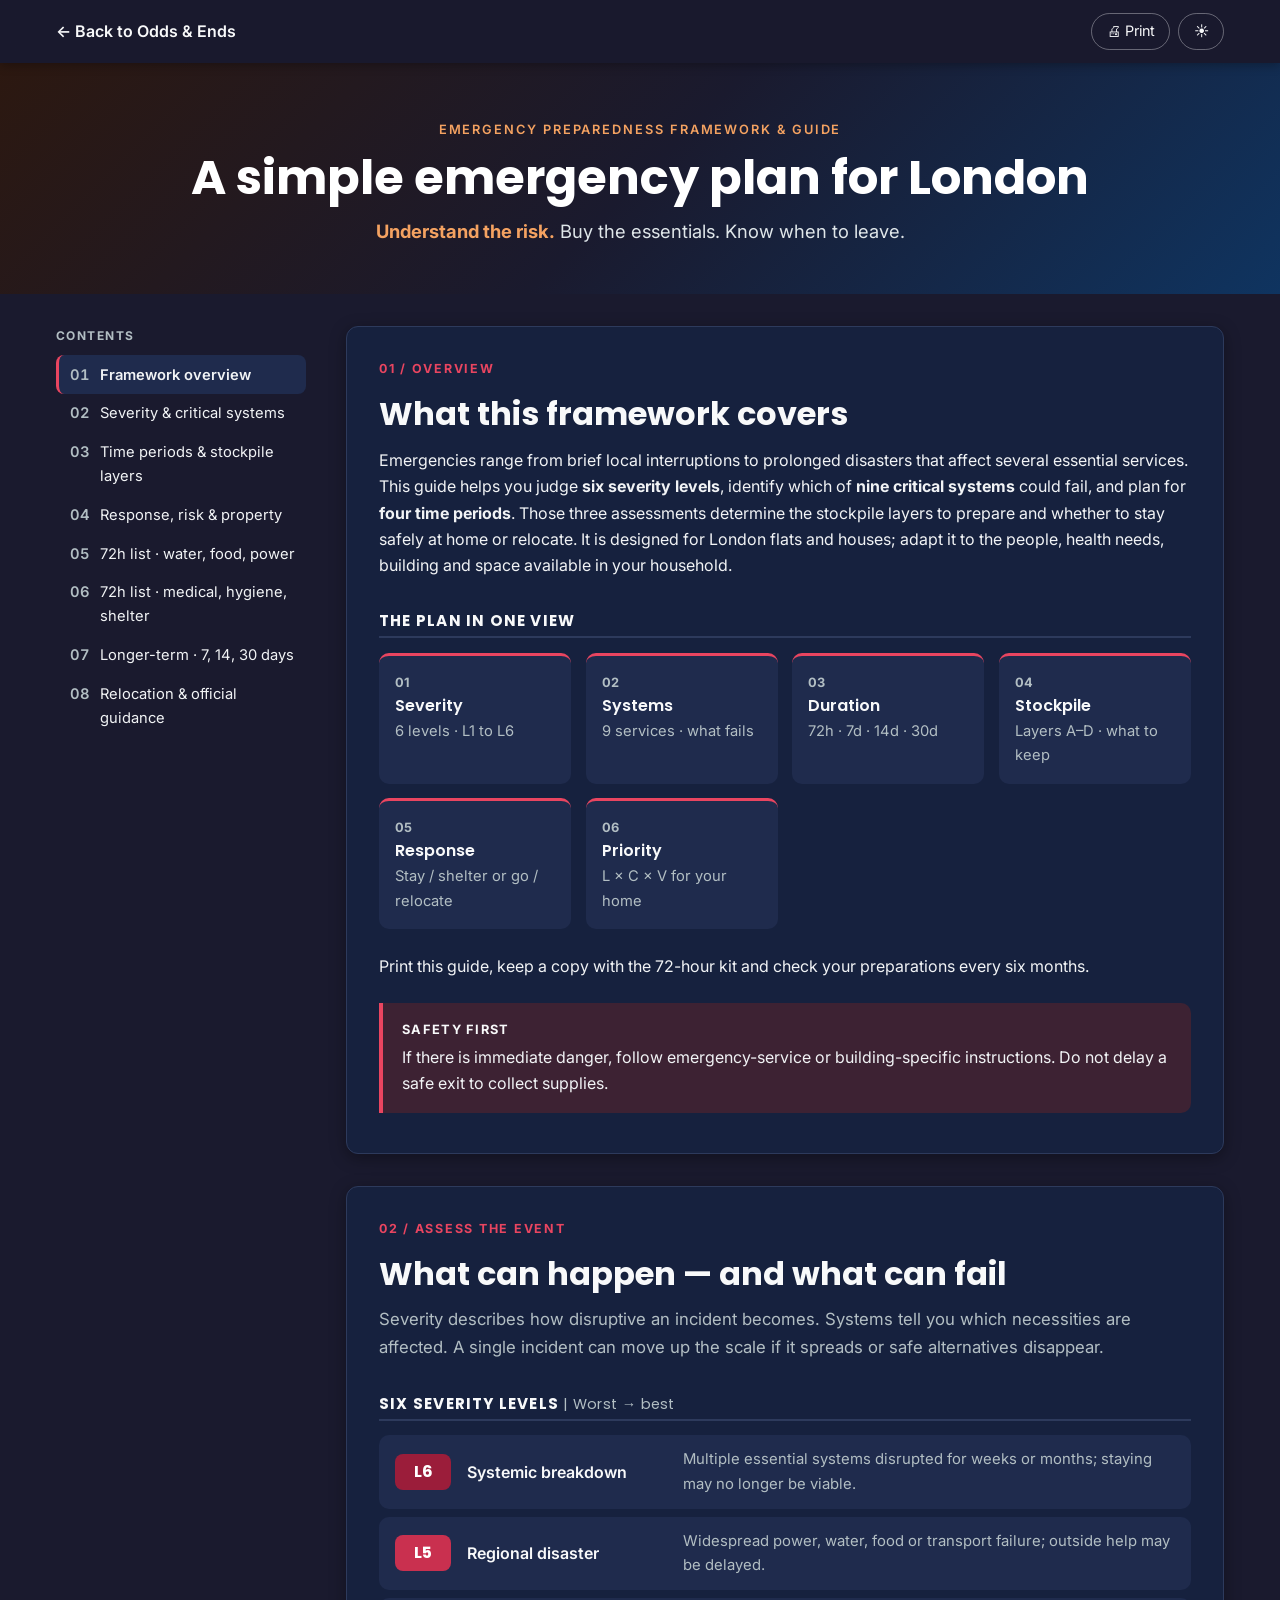
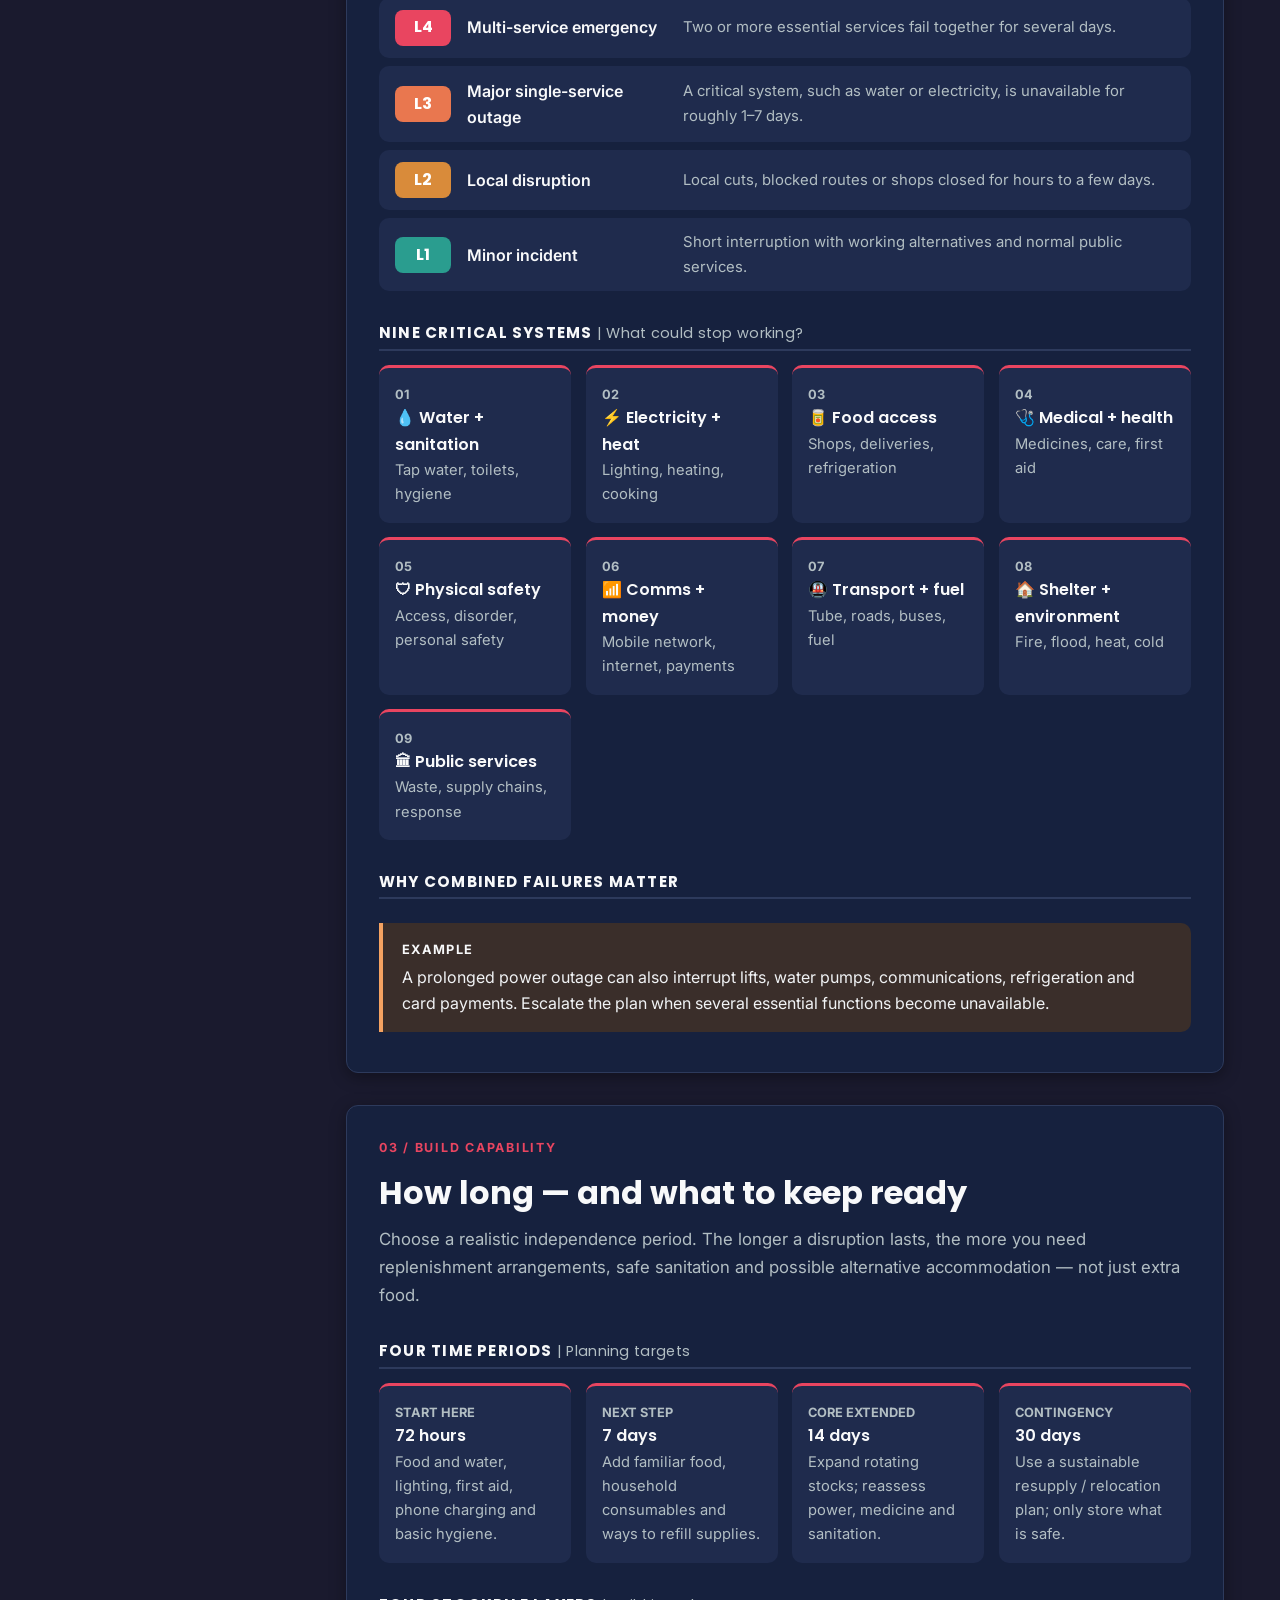
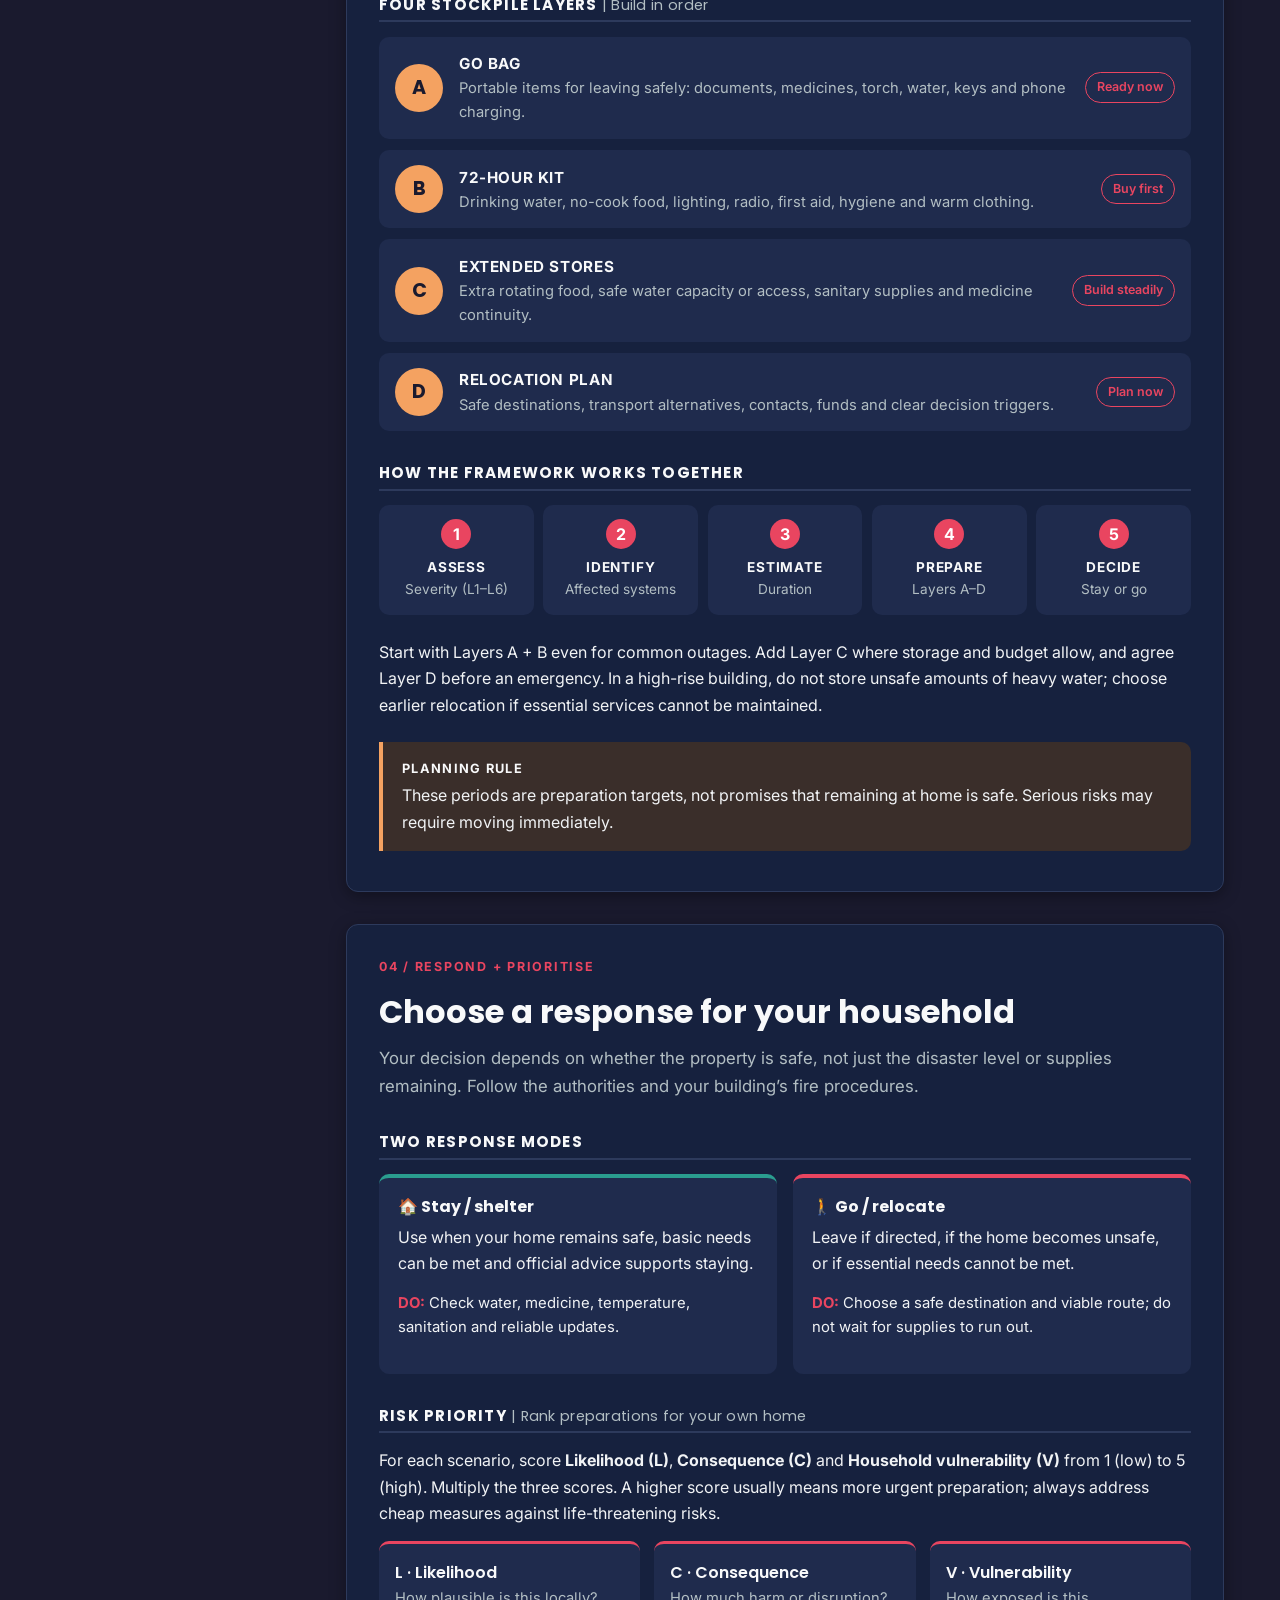
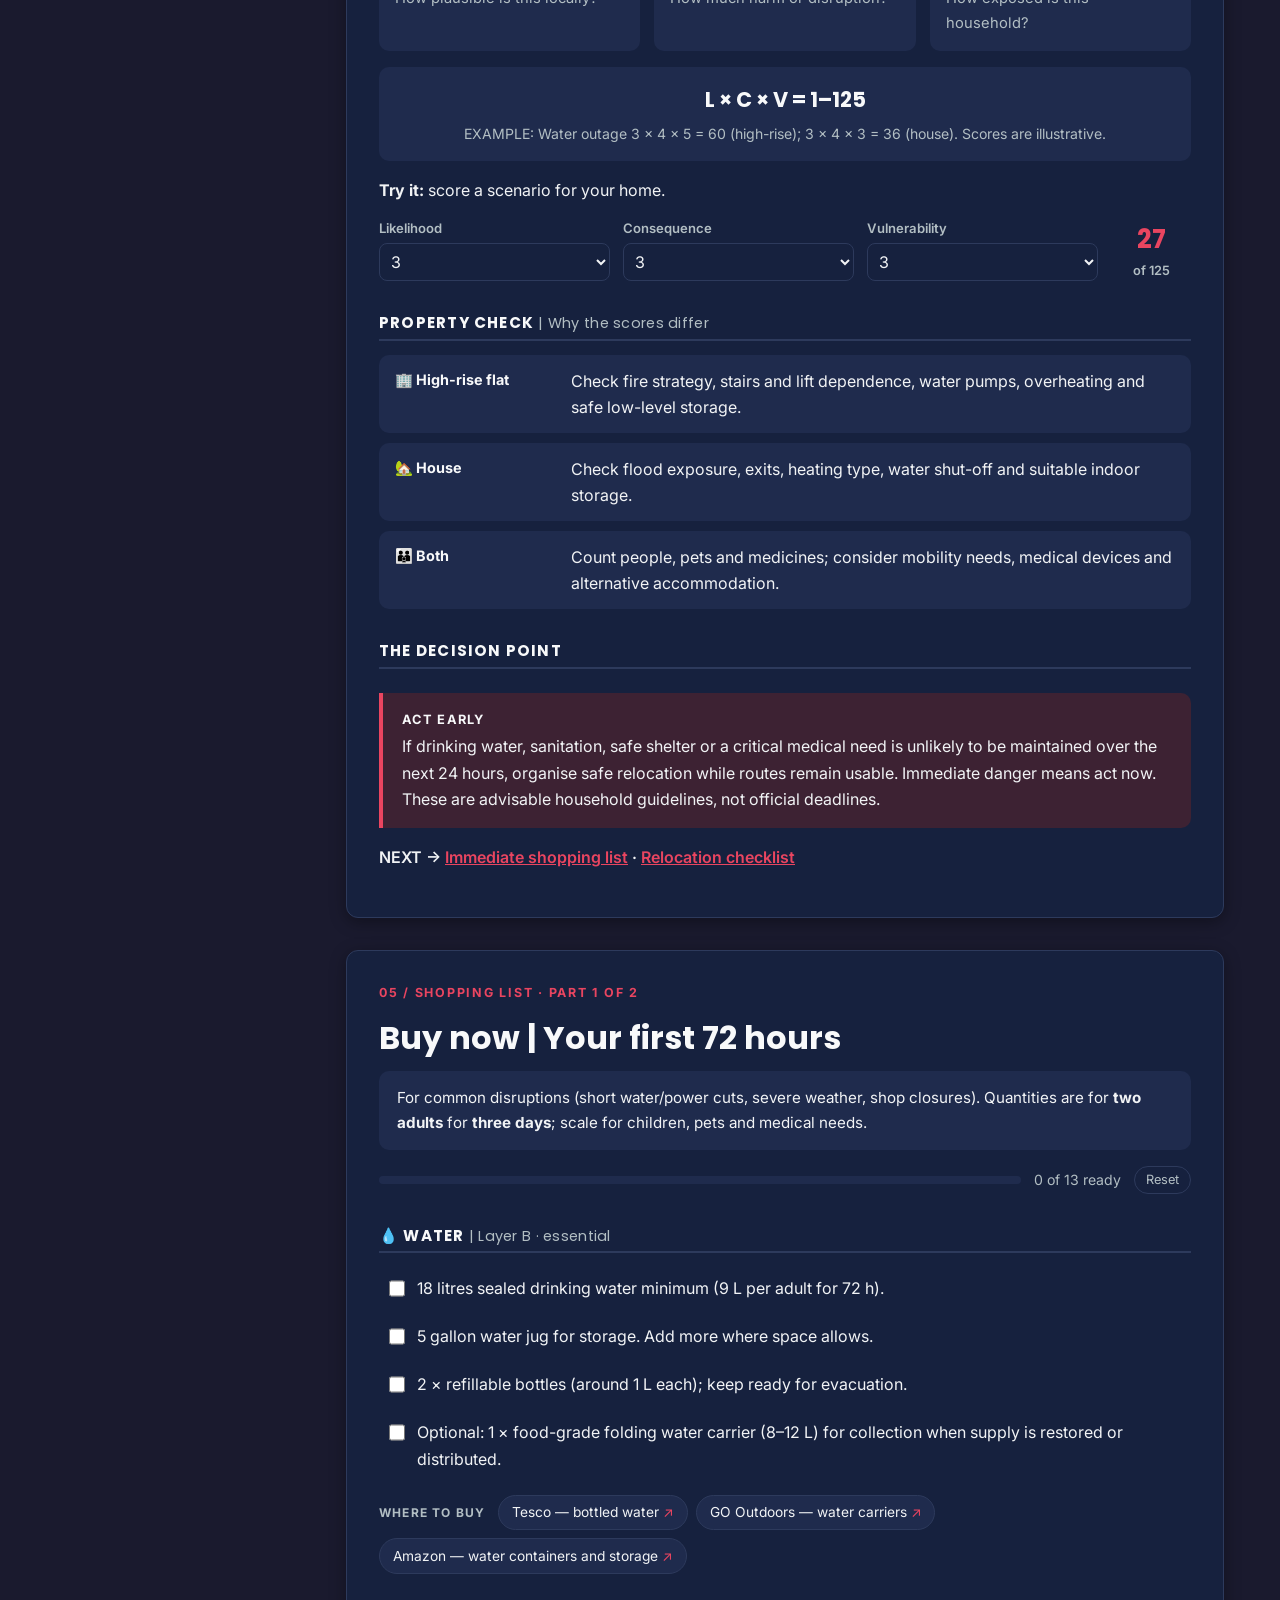
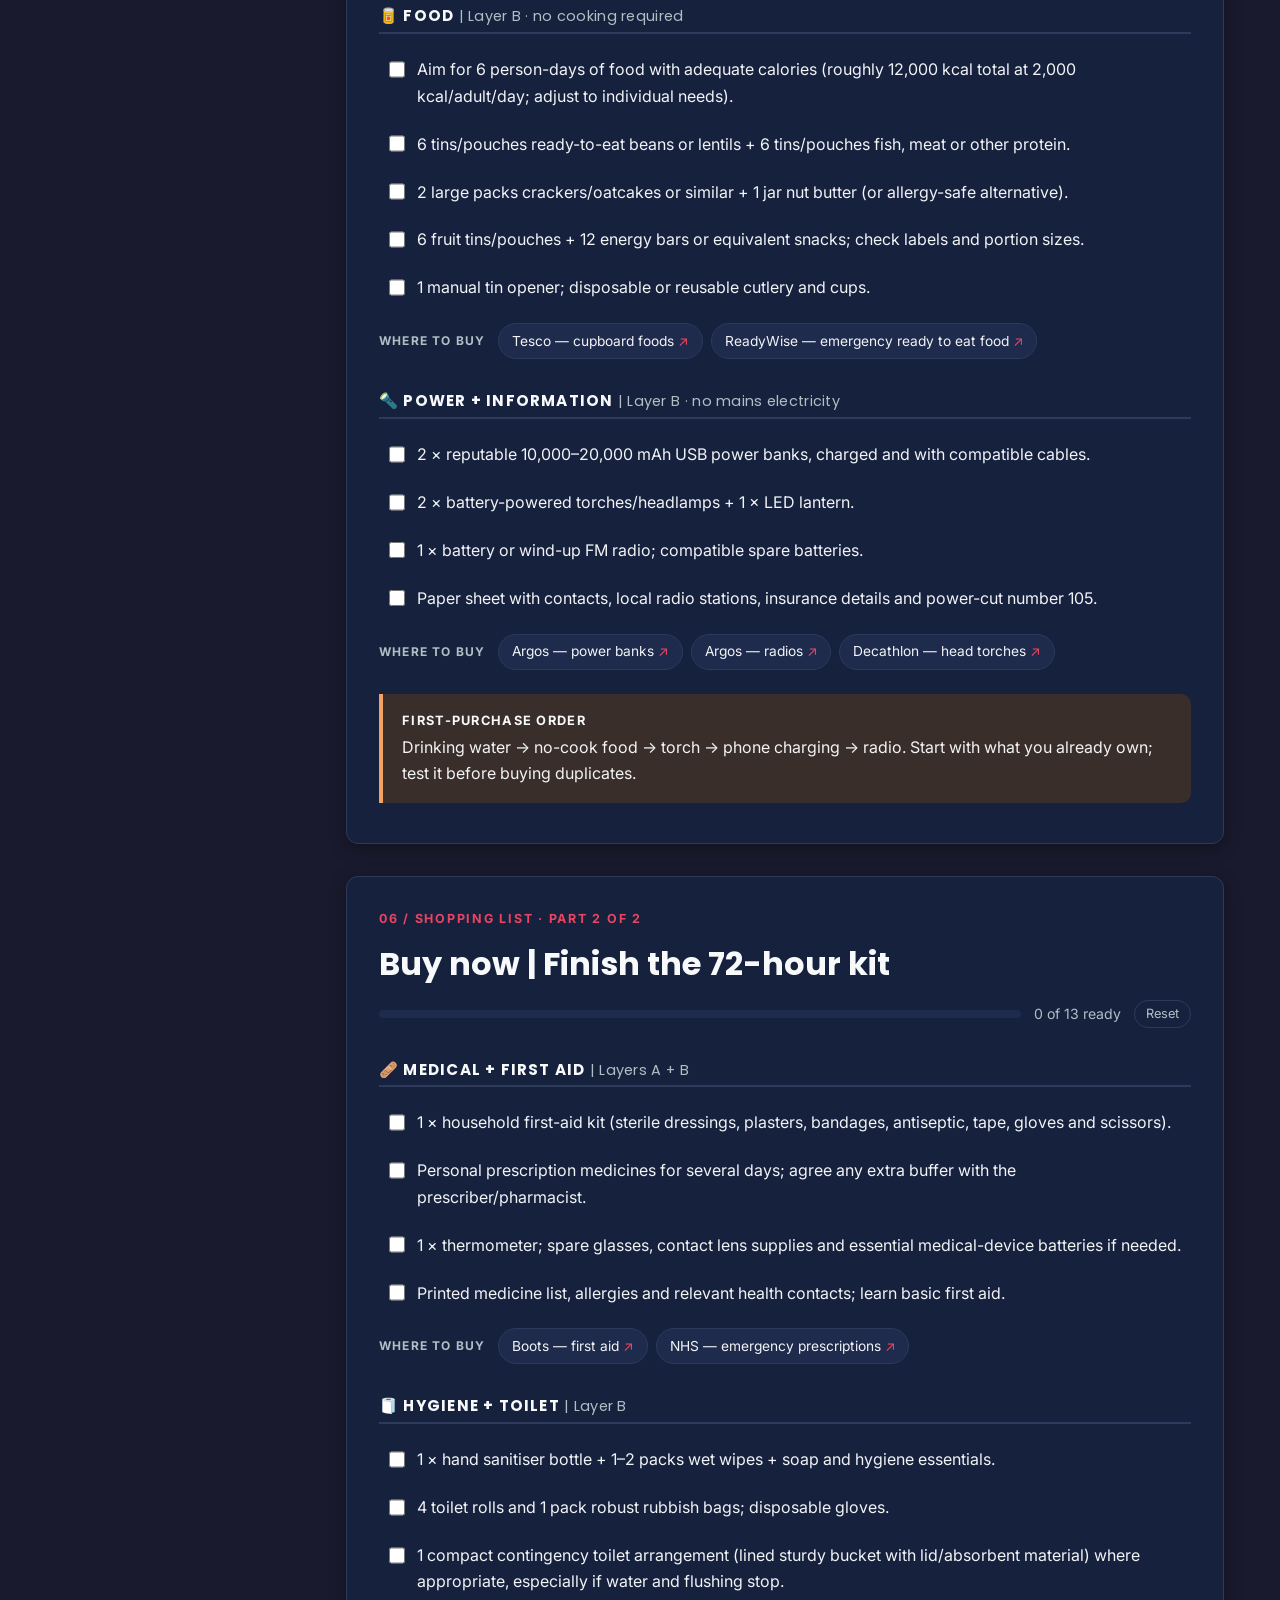
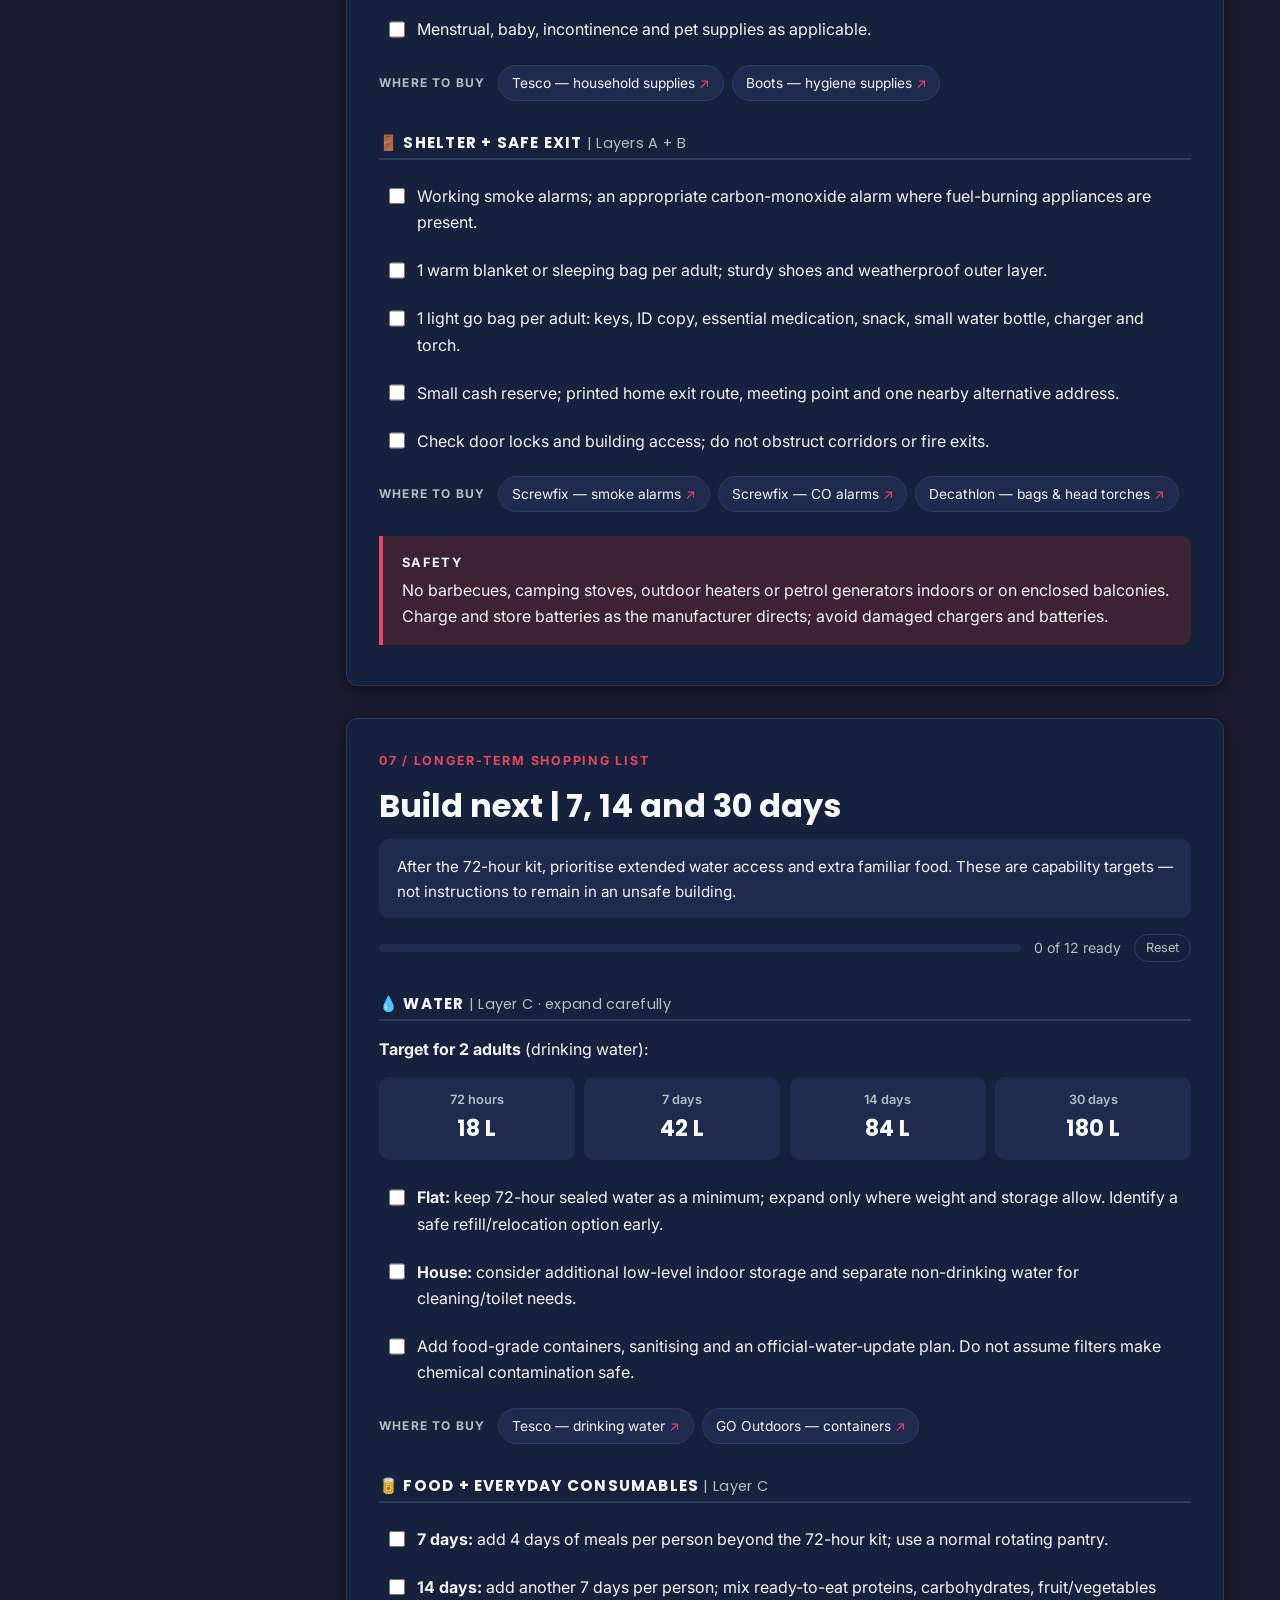
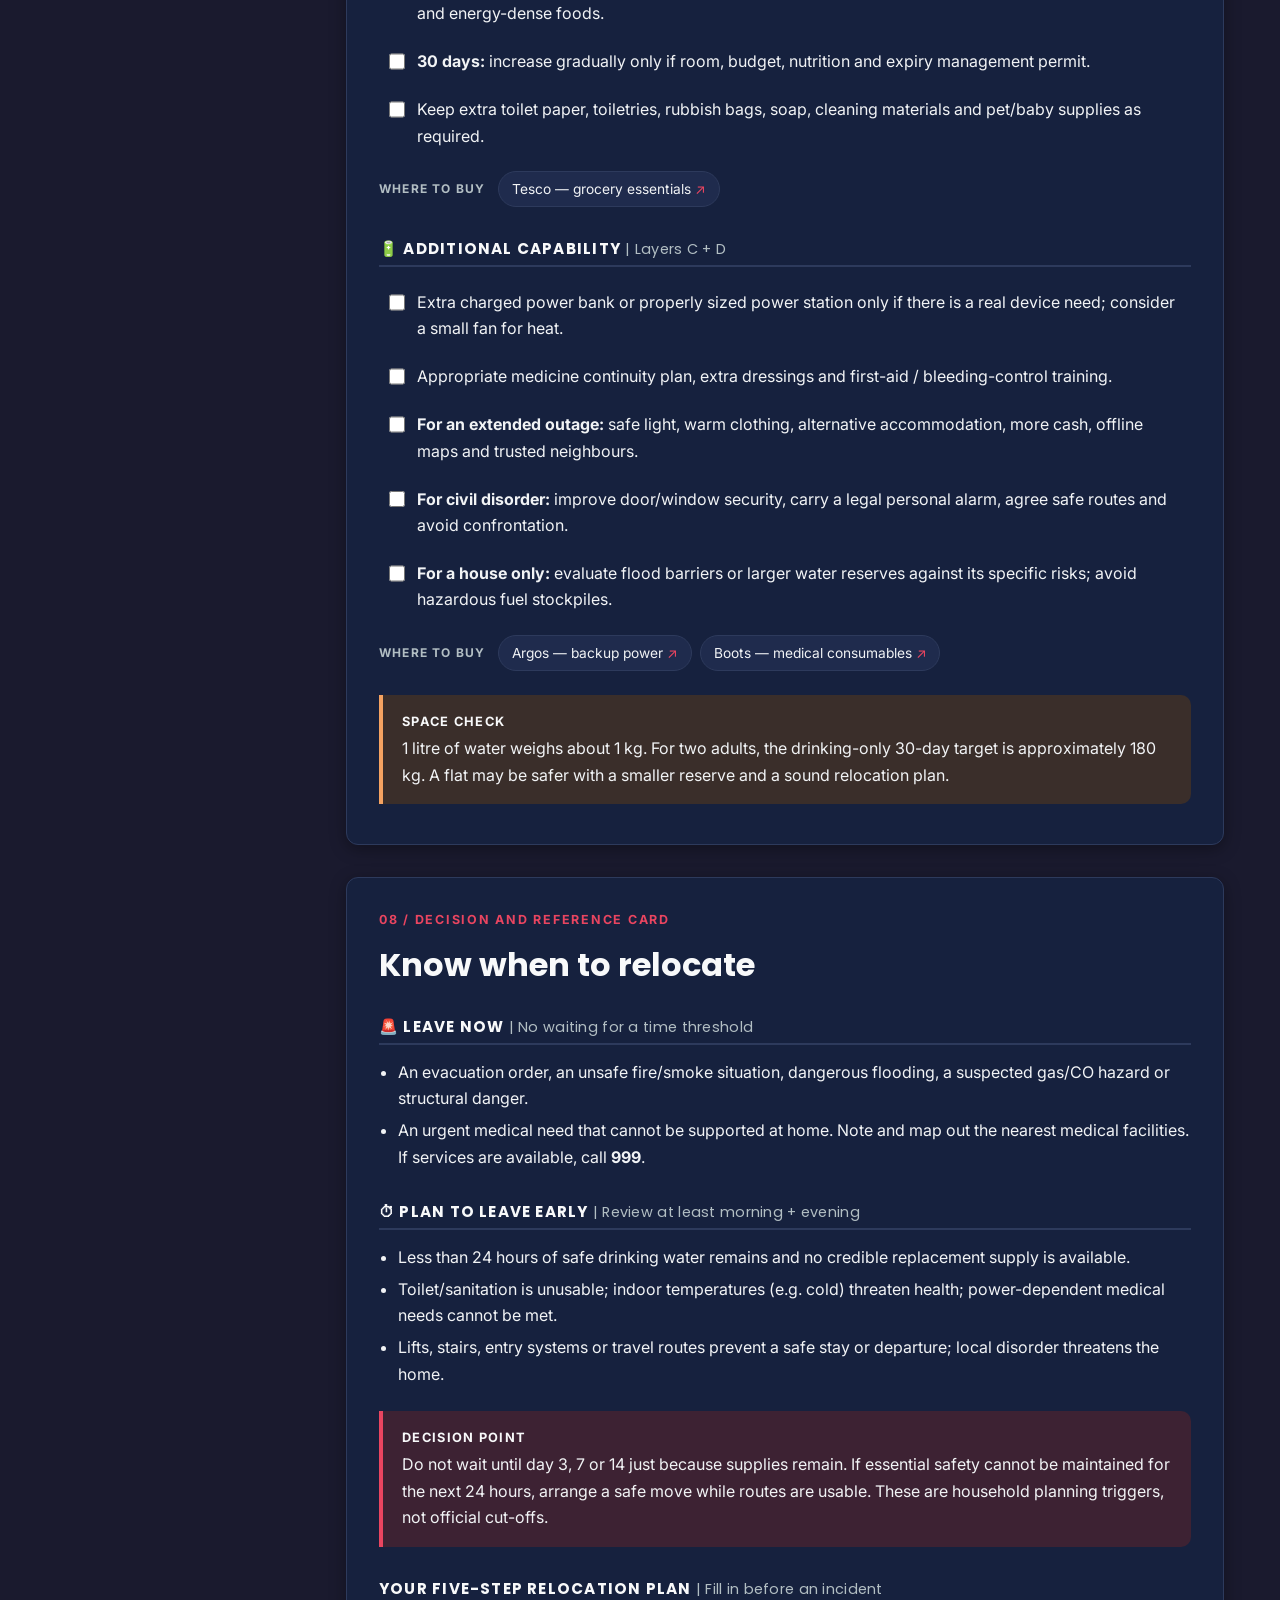
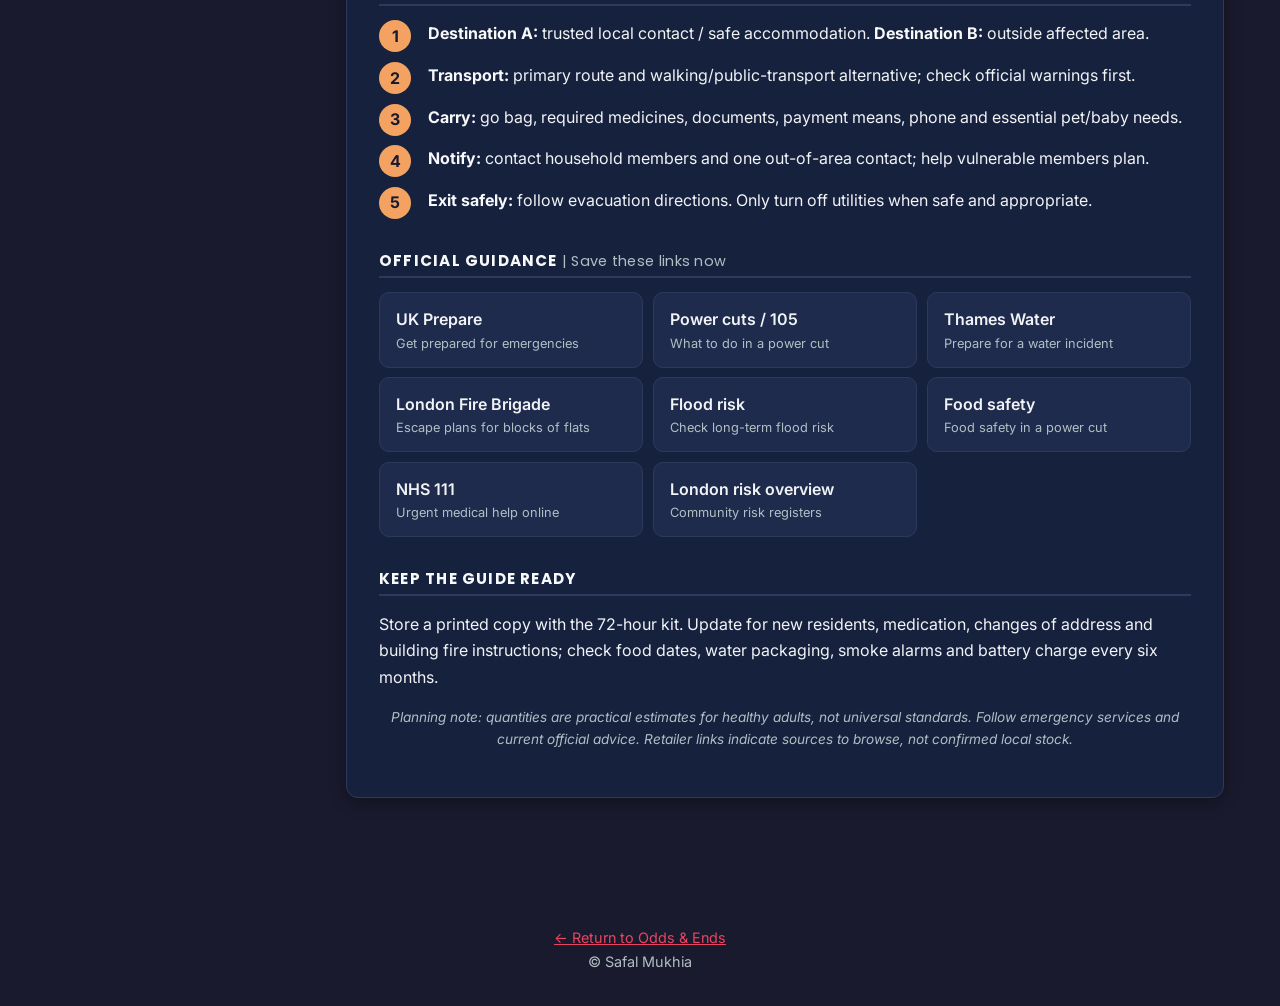
==== commit 4839b943: "guide update for mobile" ====
--- a/guides/emergency-preparedness.html
+++ b/guides/emergency-preparedness.html
@@ -115,6 +115,7 @@
             font-size: 0.95rem; letter-spacing: 0.08em; text-transform: uppercase;
             margin: 2rem 0 0.9rem; padding-bottom: 0.4rem; border-bottom: 2px solid var(--border);
         }
+        .section h3 small::before { content: '| '; }
         .section h3 small { font-weight: 400; color: var(--muted); letter-spacing: 0.02em; text-transform: none; font-size: 0.9rem; }
         .section p { margin-bottom: 0.9rem; }
         .lead { font-size: 1.05rem; color: var(--muted); }
@@ -265,39 +266,132 @@
         footer { text-align: center; padding: 2rem 1rem; color: var(--muted); font-size: 0.9rem; }
         footer a { color: var(--accent); }
 
+        /* Mobile navigation (hidden on desktop) */
+        .secbar, .incontents, .totop, .topbar__back-short { display: none; }
+        .secbar { border-top: 1px solid rgba(248, 249, 250, 0.12); }
+        .secbar__btn {
+            width: 100%; display: flex; align-items: center; gap: 0.75rem;
+            background: none; border: 0; color: #f8f9fa; font: inherit; text-align: left; cursor: pointer;
+            padding: 0.55rem 1rem;
+        }
+        .secbar__icon { font-size: 1.2rem; color: var(--amber); }
+        .secbar__label { flex: 1; min-width: 0; display: flex; flex-direction: column; line-height: 1.25; }
+        .secbar__label small { font-size: 0.68rem; letter-spacing: 0.12em; color: #b2bec3; font-weight: 700; }
+        .secbar__current { font-weight: 600; font-size: 0.95rem; white-space: nowrap; overflow: hidden; text-overflow: ellipsis; }
+        .secbar__chev {
+            font-size: 0.8rem; font-weight: 600; color: var(--navy); background: var(--amber);
+            border-radius: 20px; padding: 0.25rem 0.7rem;
+        }
+
+        .sheet { position: fixed; inset: 0; z-index: 200; visibility: hidden; }
+        .sheet.open { visibility: visible; }
+        .sheet__backdrop { position: absolute; inset: 0; background: rgba(0, 0, 0, 0.55); opacity: 0; transition: opacity 0.25s ease; }
+        .sheet.open .sheet__backdrop { opacity: 1; }
+        .sheet__panel {
+            position: absolute; left: 0; right: 0; bottom: 0; max-height: 85vh; overflow-y: auto;
+            background: var(--surface); color: var(--text); border-radius: 18px 18px 0 0;
+            padding: 0.5rem 1rem calc(1rem + env(safe-area-inset-bottom));
+            transform: translateY(100%); transition: transform 0.25s ease;
+        }
+        .sheet.open .sheet__panel { transform: none; }
+        .sheet__head {
+            display: flex; align-items: center; justify-content: space-between;
+            position: sticky; top: -0.5rem; background: var(--surface); padding: 0.8rem 0 0.6rem;
+        }
+        .sheet__head h2 { font-size: 1.15rem; }
+        .sheet__close {
+            font: inherit; font-size: 1.4rem; line-height: 1; width: 40px; height: 40px; border-radius: 50%;
+            border: 1px solid var(--border); background: var(--surface-2); color: var(--text); cursor: pointer;
+        }
+
+        /* Large tappable contents rows, used in the sheet and at the top of the guide */
+        .navlist { list-style: none; display: grid; gap: 0.45rem; }
+        .navlist a {
+            display: grid; grid-template-columns: 2.4rem 1fr auto; align-items: center; gap: 0.7rem;
+            min-height: 52px; padding: 0.6rem 0.85rem; border-radius: 10px; text-decoration: none;
+            background: var(--surface-2); color: var(--text); border: 1px solid var(--border);
+        }
+        .navlist a::after { content: '›'; font-size: 1.4rem; color: var(--muted); }
+        .navlist__num {
+            font-family: var(--font-heading); font-weight: 700; color: var(--accent); font-size: 0.95rem;
+        }
+        .navlist__text { font-weight: 600; font-size: 0.95rem; line-height: 1.3; }
+        .navlist__text small { display: block; font-weight: 400; color: var(--muted); font-size: 0.8rem; }
+        .navlist a.active { border-color: var(--accent); background: var(--danger-bg); }
+
+        .totop {
+            position: fixed; right: 1rem; bottom: calc(1rem + env(safe-area-inset-bottom)); z-index: 90;
+            width: 48px; height: 48px; border-radius: 50%; place-items: center;
+            background: var(--accent); color: #fff; font-size: 1.3rem; text-decoration: none;
+            box-shadow: 0 4px 14px rgba(0, 0, 0, 0.3);
+            opacity: 0; pointer-events: none; transition: opacity 0.2s ease;
+        }
+        .totop.show { opacity: 1; pointer-events: auto; }
+
         /* Responsive */
         @media (max-width: 900px) {
-            .layout { grid-template-columns: 1fr; gap: 1rem; padding-top: 1rem; }
-            .toc {
-                top: 56px; z-index: 50; background: var(--bg); margin: 0 -1rem; padding: 0.5rem 1rem;
-                border-bottom: 1px solid var(--border);
-            }
-            .toc__title { display: none; }
-            .toc ol { display: flex; gap: 0.4rem; overflow-x: auto; scrollbar-width: none; }
-            .toc ol::-webkit-scrollbar { display: none; }
-            .toc a { white-space: nowrap; border-left: none; border: 1px solid var(--border); border-radius: 20px; font-size: 0.85rem; padding: 0.3rem 0.8rem; }
-            .toc a.active { border-color: var(--accent); }
             html { scroll-padding-top: 120px; }
+            .layout { grid-template-columns: minmax(0, 1fr); gap: 0; padding: 1rem 0.75rem 5rem; }
+            .toc { display: none; }
+            .secbar { display: block; }
+            .incontents { display: block; margin-top: 1.5rem; }
+            .totop { display: grid; }
             .steps { grid-template-columns: repeat(auto-fit, minmax(130px, 1fr)); }
         }
         @media (max-width: 640px) {
-            .section { padding: 1.3rem 1rem; }
-            .ladder__row { grid-template-columns: 48px 1fr; }
+            body { font-size: 15.5px; }
+            .section { padding: 1.4rem 1rem; margin-bottom: 1rem; overflow-wrap: anywhere; }
+            .section > h2 { font-size: 1.45rem; }
+            .section h3 { margin-top: 1.6rem; font-size: 0.88rem; }
+            .section h3 small { display: block; margin-top: 0.15rem; }
+            .section h3 small::before { content: none; }
+            .lead { font-size: 1rem; }
+
+            .topbar__inner { padding: 0.6rem 1rem; }
+            .topbar__back-text { display: none; }
+            .topbar__back-short { display: inline; }
+            .btn { padding: 0.3rem 0.75rem; }
+
+            .hero { padding: 2rem 1rem 1.8rem; }
+            .hero__micro { font-size: 0.7rem; }
+            .hero__tagline { font-size: 1rem; }
+
+            .tiles { grid-template-columns: repeat(2, minmax(0, 1fr)); gap: 0.6rem; }
+            .tiles--list { grid-template-columns: minmax(0, 1fr); }
+            .tile { padding: 0.8rem; }
+            .tile__title { font-size: 0.95rem; }
+            .tile__body { font-size: 0.85rem; }
+
+            .ladder__row { grid-template-columns: 44px minmax(0, 1fr); gap: 0.3rem 0.8rem; padding: 0.7rem 0.8rem; }
             .ladder__desc { grid-column: 1 / -1; }
-            .layer { grid-template-columns: 40px 1fr; }
-            .layer__letter { width: 40px; height: 40px; }
+
+            .layer { grid-template-columns: 40px minmax(0, 1fr); gap: 0.4rem 0.8rem; padding: 0.8rem; align-items: start; }
+            .layer__letter { width: 40px; height: 40px; font-size: 1rem; }
             .layer .pill { grid-column: 2; justify-self: start; }
-            .modes { grid-template-columns: 1fr; }
-            .row { grid-template-columns: 1fr; gap: 0.2rem; }
-            .targets { grid-template-columns: repeat(2, 1fr); }
-            .calc { grid-template-columns: 1fr 1fr 1fr; }
+
+            .steps { grid-template-columns: minmax(0, 1fr); gap: 0.4rem; }
+            .step { display: grid; grid-template-columns: 30px auto 1fr; gap: 0.7rem; align-items: center; text-align: left; padding: 0.6rem 0.8rem; }
+            .step__n { margin: 0; }
+
+            .modes { grid-template-columns: minmax(0, 1fr); }
+            .row { grid-template-columns: minmax(0, 1fr); gap: 0.2rem; }
+            .formula { font-size: 1.1rem; }
+            .calc { grid-template-columns: repeat(3, minmax(0, 1fr)); }
             .calc__out { grid-column: 1 / -1; }
-            .topbar__back-text { display: none; }
+
+            .checklist label { padding: 0.55rem 0.3rem; }
+            .checklist input { width: 1.25rem; height: 1.25rem; margin-top: 0.15rem; }
+            .buy__label { width: 100%; }
+            .buy a { padding: 0.5rem 0.85rem; }
+
+            .targets { grid-template-columns: repeat(2, minmax(0, 1fr)); }
+            .links { grid-template-columns: minmax(0, 1fr); }
+            .callout { padding: 0.9rem 1rem; }
         }
 
         /* Print */
         @media print {
-            .topbar, .toc, .progress, .calc-wrap, footer .no-print { display: none !important; }
+            .topbar, .toc, .incontents, .sheet, .totop, .progress, .calc-wrap, footer .no-print { display: none !important; }
             body { background: #fff; color: #000; }
             .layout { display: block; padding: 0; }
             .hero { background: none; color: #000; padding: 1rem 0; }
@@ -313,15 +407,35 @@
 <body>
     <header class="topbar">
         <div class="topbar__inner">
-            <a href="../index.html#odds-and-ends">← <span class="topbar__back-text">Back to Odds &amp; Ends</span></a>
+            <a href="../index.html#odds-and-ends">← <span class="topbar__back-text">Back to Odds &amp; Ends</span><span class="topbar__back-short">Back</span></a>
             <div class="topbar__actions">
                 <button class="btn" id="print-btn" type="button">🖨 Print</button>
                 <button class="btn" id="theme-btn" type="button" aria-label="Toggle dark mode">🌙</button>
             </div>
         </div>
+        <div class="secbar">
+            <button class="secbar__btn" id="secbar-btn" type="button" aria-expanded="false" aria-controls="sheet">
+                <span class="secbar__icon" aria-hidden="true">☰</span>
+                <span class="secbar__label"><small>CONTENTS</small><span class="secbar__current" id="secbar-current">01 · Framework overview</span></span>
+                <span class="secbar__chev">Sections</span>
+            </button>
+        </div>
     </header>
 
-    <div class="hero">
+    <div class="sheet" id="sheet" role="dialog" aria-modal="true" aria-label="Guide contents">
+        <div class="sheet__backdrop" data-close></div>
+        <div class="sheet__panel">
+            <div class="sheet__head">
+                <h2>Contents</h2>
+                <button class="sheet__close" type="button" aria-label="Close contents" data-close>&times;</button>
+            </div>
+            <ol class="navlist" id="sheet-list"></ol>
+        </div>
+    </div>
+
+    <a href="#top" class="totop" id="totop" aria-label="Back to top">↑</a>
+
+    <div class="hero" id="top">
         <p class="hero__micro">EMERGENCY PREPAREDNESS FRAMEWORK &amp; GUIDE</p>
         <h1>A simple emergency plan for London</h1>
         <p class="hero__tagline"><strong>Understand the risk.</strong> Buy the essentials. Know when to leave.</p>
@@ -331,14 +445,14 @@
         <nav class="toc" aria-label="Guide contents">
             <p class="toc__title">CONTENTS</p>
             <ol>
-                <li><a href="#intro"><span>01</span>Framework overview</a></li>
-                <li><a href="#severity"><span>02</span>Severity &amp; critical systems</a></li>
-                <li><a href="#durations"><span>03</span>Time periods &amp; stockpile layers</a></li>
-                <li><a href="#decide"><span>04</span>Response, risk &amp; property</a></li>
-                <li><a href="#shop1"><span>05</span>72h list · water, food, power</a></li>
-                <li><a href="#shop2"><span>06</span>72h list · medical, hygiene, shelter</a></li>
-                <li><a href="#extended"><span>07</span>Longer-term · 7, 14, 30 days</a></li>
-                <li><a href="#relocation"><span>08</span>Relocation &amp; official guidance</a></li>
+                <li><a href="#intro" data-sub="What this guide covers"><span>01</span>Framework overview</a></li>
+                <li><a href="#severity" data-sub="Six levels · nine systems"><span>02</span>Severity &amp; critical systems</a></li>
+                <li><a href="#durations" data-sub="72 hours to 30 days · Layers A–D"><span>03</span>Time periods &amp; stockpile layers</a></li>
+                <li><a href="#decide" data-sub="Stay or go · score your risk"><span>04</span>Response, risk &amp; property</a></li>
+                <li><a href="#shop1" data-sub="Shopping list · part 1"><span>05</span>72h list · water, food, power</a></li>
+                <li><a href="#shop2" data-sub="Shopping list · part 2"><span>06</span>72h list · medical, hygiene, shelter</a></li>
+                <li><a href="#extended" data-sub="Build next"><span>07</span>Longer-term · 7, 14, 30 days</a></li>
+                <li><a href="#relocation" data-sub="When to leave · official links"><span>08</span>Relocation &amp; official guidance</a></li>
             </ol>
         </nav>
 
@@ -348,6 +462,11 @@
                 <p class="micro">01 / Overview</p>
                 <h2>What this framework covers</h2>
                 <p>Emergencies range from brief local interruptions to prolonged disasters that affect several essential services. This guide helps you judge <strong>six severity levels</strong>, identify which of <strong>nine critical systems</strong> could fail, and plan for <strong>four time periods</strong>. Those three assessments determine the stockpile layers to prepare and whether to stay safely at home or relocate. It is designed for London flats and houses; adapt it to the people, health needs, building and space available in your household.</p>
+
+                <nav class="incontents" aria-label="Jump to a section">
+                    <h3>Contents <small>Tap a section to jump to it</small></h3>
+                    <ol class="navlist" id="intro-list"></ol>
+                </nav>
 
                 <h3>The plan in one view</h3>
                 <div class="tiles">
@@ -372,7 +491,7 @@
                 <h2>What can happen — and what can fail</h2>
                 <p class="lead">Severity describes how disruptive an incident becomes. Systems tell you which necessities are affected. A single incident can move up the scale if it spreads or safe alternatives disappear.</p>
 
-                <h3>Six severity levels <small>| Worst → best</small></h3>
+                <h3>Six severity levels <small>Worst → best</small></h3>
                 <div class="ladder">
                     <div class="ladder__row"><div class="ladder__level" style="background:#9b1d3a">L6</div><div class="ladder__name">Systemic breakdown</div><div class="ladder__desc">Multiple essential systems disrupted for weeks or months; staying may no longer be viable.</div></div>
                     <div class="ladder__row"><div class="ladder__level" style="background:#c9304f">L5</div><div class="ladder__name">Regional disaster</div><div class="ladder__desc">Widespread power, water, food or transport failure; outside help may be delayed.</div></div>
@@ -382,7 +501,7 @@
                     <div class="ladder__row"><div class="ladder__level" style="background:#2a9d8f">L1</div><div class="ladder__name">Minor incident</div><div class="ladder__desc">Short interruption with working alternatives and normal public services.</div></div>
                 </div>
 
-                <h3 id="systems">Nine critical systems <small>| What could stop working?</small></h3>
+                <h3 id="systems">Nine critical systems <small>What could stop working?</small></h3>
                 <div class="tiles">
                     <div class="tile"><div class="tile__num">01</div><div class="tile__title">💧 Water + sanitation</div><div class="tile__body">Tap water, toilets, hygiene</div></div>
                     <div class="tile"><div class="tile__num">02</div><div class="tile__title">⚡ Electricity + heat</div><div class="tile__body">Lighting, heating, cooking</div></div>
@@ -408,7 +527,7 @@
                 <h2>How long — and what to keep ready</h2>
                 <p class="lead">Choose a realistic independence period. The longer a disruption lasts, the more you need replenishment arrangements, safe sanitation and possible alternative accommodation — not just extra food.</p>
 
-                <h3>Four time periods <small>| Planning targets</small></h3>
+                <h3>Four time periods <small>Planning targets</small></h3>
                 <div class="tiles">
                     <div class="tile"><div class="tile__num">START HERE</div><div class="tile__title">72 hours</div><div class="tile__body">Food and water, lighting, first aid, phone charging and basic hygiene.</div></div>
                     <div class="tile"><div class="tile__num">NEXT STEP</div><div class="tile__title">7 days</div><div class="tile__body">Add familiar food, household consumables and ways to refill supplies.</div></div>
@@ -416,7 +535,7 @@
                     <div class="tile"><div class="tile__num">CONTINGENCY</div><div class="tile__title">30 days</div><div class="tile__body">Use a sustainable resupply / relocation plan; only store what is safe.</div></div>
                 </div>
 
-                <h3 id="layers">Four stockpile layers <small>| Build in order</small></h3>
+                <h3 id="layers">Four stockpile layers <small>Build in order</small></h3>
                 <div class="layers">
                     <div class="layer"><div class="layer__letter">A</div><div><div class="layer__name">GO BAG</div><div class="layer__desc">Portable items for leaving safely: documents, medicines, torch, water, keys and phone charging.</div></div><span class="pill">Ready now</span></div>
                     <div class="layer"><div class="layer__letter">B</div><div><div class="layer__name">72-HOUR KIT</div><div class="layer__desc">Drinking water, no-cook food, lighting, radio, first aid, hygiene and warm clothing.</div></div><span class="pill">Buy first</span></div>
@@ -460,9 +579,9 @@
                     </div>
                 </div>
 
-                <h3 id="risk">Risk priority <small>| Rank preparations for your own home</small></h3>
+                <h3 id="risk">Risk priority <small>Rank preparations for your own home</small></h3>
                 <p>For each scenario, score <strong>Likelihood (L)</strong>, <strong>Consequence (C)</strong> and <strong>Household vulnerability (V)</strong> from 1 (low) to 5 (high). Multiply the three scores. A higher score usually means more urgent preparation; always address cheap measures against life-threatening risks.</p>
-                <div class="tiles">
+                <div class="tiles tiles--list">
                     <div class="tile"><div class="tile__title">L · Likelihood</div><div class="tile__body">How plausible is this locally?</div></div>
                     <div class="tile"><div class="tile__title">C · Consequence</div><div class="tile__body">How much harm or disruption?</div></div>
                     <div class="tile"><div class="tile__title">V · Vulnerability</div><div class="tile__body">How exposed is this household?</div></div>
@@ -481,7 +600,7 @@
                     </div>
                 </div>
 
-                <h3>Property check <small>| Why the scores differ</small></h3>
+                <h3>Property check <small>Why the scores differ</small></h3>
                 <div class="rows">
                     <div class="row"><div class="row__label">🏢 High-rise flat</div><div>Check fire strategy, stairs and lift dependence, water pumps, overheating and safe low-level storage.</div></div>
                     <div class="row"><div class="row__label">🏡 House</div><div>Check flood exposure, exits, heating type, water shut-off and suitable indoor storage.</div></div>
@@ -503,7 +622,7 @@
                 <p class="tagline">For common disruptions (short water/power cuts, severe weather, shop closures). Quantities are for <strong>two adults</strong> for <strong>three days</strong>; scale for children, pets and medical needs.</p>
                 <div class="progress"><div class="progress__bar"><div class="progress__fill"></div></div><span class="progress__text"></span><button type="button" class="progress__reset">Reset</button></div>
 
-                <h3>💧 Water <small>| Layer B · essential</small></h3>
+                <h3>💧 Water <small>Layer B · essential</small></h3>
                 <ul class="checklist">
                     <li><label><input type="checkbox"><span>18 litres sealed drinking water minimum (9 L per adult for 72 h).</span></label></li>
                     <li><label><input type="checkbox"><span>5 gallon water jug for storage. Add more where space allows.</span></label></li>
@@ -516,7 +635,7 @@
                     <a href="https://www.amazon.co.uk/25-litre-water-container/s?k=25+litre+water+container" target="_blank" rel="noopener noreferrer">Amazon — water containers and storage</a>
                 </div>
 
-                <h3>🥫 Food <small>| Layer B · no cooking required</small></h3>
+                <h3>🥫 Food <small>Layer B · no cooking required</small></h3>
                 <ul class="checklist">
                     <li><label><input type="checkbox"><span>Aim for 6 person-days of food with adequate calories (roughly 12,000 kcal total at 2,000 kcal/adult/day; adjust to individual needs).</span></label></li>
                     <li><label><input type="checkbox"><span>6 tins/pouches ready-to-eat beans or lentils + 6 tins/pouches fish, meat or other protein.</span></label></li>
@@ -529,7 +648,7 @@
                     <a href="https://readywise.co.uk/?srsltid=AYCX9vLtFvLxRYPnVvEKx4Vn_9HGTqjwQGqrp6v9lfBu5w6nUmSqcYdB" target="_blank" rel="noopener noreferrer">ReadyWise — emergency ready to eat food</a>
                 </div>
 
-                <h3>🔦 Power + information <small>| Layer B · no mains electricity</small></h3>
+                <h3>🔦 Power + information <small>Layer B · no mains electricity</small></h3>
                 <ul class="checklist">
                     <li><label><input type="checkbox"><span>2 × reputable 10,000–20,000 mAh USB power banks, charged and with compatible cables.</span></label></li>
                     <li><label><input type="checkbox"><span>2 × battery-powered torches/headlamps + 1 × LED lantern.</span></label></li>
@@ -554,7 +673,7 @@
                 <h2>Buy now | Finish the 72-hour kit</h2>
                 <div class="progress"><div class="progress__bar"><div class="progress__fill"></div></div><span class="progress__text"></span><button type="button" class="progress__reset">Reset</button></div>
 
-                <h3>🩹 Medical + first aid <small>| Layers A + B</small></h3>
+                <h3>🩹 Medical + first aid <small>Layers A + B</small></h3>
                 <ul class="checklist">
                     <li><label><input type="checkbox"><span>1 × household first-aid kit (sterile dressings, plasters, bandages, antiseptic, tape, gloves and scissors).</span></label></li>
                     <li><label><input type="checkbox"><span>Personal prescription medicines for several days; agree any extra buffer with the prescriber/pharmacist.</span></label></li>
@@ -566,7 +685,7 @@
                     <a href="https://www.nhs.uk/nhs-services/prescriptions/emergency-prescriptions/" target="_blank" rel="noopener noreferrer">NHS — emergency prescriptions</a>
                 </div>
 
-                <h3>🧻 Hygiene + toilet <small>| Layer B</small></h3>
+                <h3>🧻 Hygiene + toilet <small>Layer B</small></h3>
                 <ul class="checklist">
                     <li><label><input type="checkbox"><span>1 × hand sanitiser bottle + 1–2 packs wet wipes + soap and hygiene essentials.</span></label></li>
                     <li><label><input type="checkbox"><span>4 toilet rolls and 1 pack robust rubbish bags; disposable gloves.</span></label></li>
@@ -578,7 +697,7 @@
                     <a href="https://www.boots.com/" target="_blank" rel="noopener noreferrer">Boots — hygiene supplies</a>
                 </div>
 
-                <h3>🚪 Shelter + safe exit <small>| Layers A + B</small></h3>
+                <h3>🚪 Shelter + safe exit <small>Layers A + B</small></h3>
                 <ul class="checklist">
                     <li><label><input type="checkbox"><span>Working smoke alarms; an appropriate carbon-monoxide alarm where fuel-burning appliances are present.</span></label></li>
                     <li><label><input type="checkbox"><span>1 warm blanket or sleeping bag per adult; sturdy shoes and weatherproof outer layer.</span></label></li>
@@ -605,7 +724,7 @@
                 <p class="tagline">After the 72-hour kit, prioritise extended water access and extra familiar food. These are capability targets — not instructions to remain in an unsafe building.</p>
                 <div class="progress"><div class="progress__bar"><div class="progress__fill"></div></div><span class="progress__text"></span><button type="button" class="progress__reset">Reset</button></div>
 
-                <h3>💧 Water <small>| Layer C · expand carefully</small></h3>
+                <h3>💧 Water <small>Layer C · expand carefully</small></h3>
                 <p><strong>Target for 2 adults</strong> (drinking water):</p>
                 <div class="targets">
                     <div class="target"><div class="target__time">72 hours</div><div class="target__qty">18 L</div></div>
@@ -623,7 +742,7 @@
                     <a href="https://www.gooutdoors.co.uk/collections/jerry-cans-containers" target="_blank" rel="noopener noreferrer">GO Outdoors — containers</a>
                 </div>
 
-                <h3>🥫 Food + everyday consumables <small>| Layer C</small></h3>
+                <h3>🥫 Food + everyday consumables <small>Layer C</small></h3>
                 <ul class="checklist">
                     <li><label><input type="checkbox"><span><strong>7 days:</strong> add 4 days of meals per person beyond the 72-hour kit; use a normal rotating pantry.</span></label></li>
                     <li><label><input type="checkbox"><span><strong>14 days:</strong> add another 7 days per person; mix ready-to-eat proteins, carbohydrates, fruit/vegetables and energy-dense foods.</span></label></li>
@@ -634,7 +753,7 @@
                     <a href="https://www.tesco.com/" target="_blank" rel="noopener noreferrer">Tesco — grocery essentials</a>
                 </div>
 
-                <h3>🔋 Additional capability <small>| Layers C + D</small></h3>
+                <h3>🔋 Additional capability <small>Layers C + D</small></h3>
                 <ul class="checklist">
                     <li><label><input type="checkbox"><span>Extra charged power bank or properly sized power station only if there is a real device need; consider a small fan for heat.</span></label></li>
                     <li><label><input type="checkbox"><span>Appropriate medicine continuity plan, extra dressings and first-aid / bleeding-control training.</span></label></li>
@@ -658,13 +777,13 @@
                 <p class="micro">08 / Decision and reference card</p>
                 <h2>Know when to relocate</h2>
 
-                <h3>🚨 Leave now <small>| No waiting for a time threshold</small></h3>
+                <h3>🚨 Leave now <small>No waiting for a time threshold</small></h3>
                 <ul class="plainlist">
                     <li>An evacuation order, an unsafe fire/smoke situation, dangerous flooding, a suspected gas/CO hazard or structural danger.</li>
                     <li>An urgent medical need that cannot be supported at home. Note and map out the nearest medical facilities. If services are available, call <strong>999</strong>.</li>
                 </ul>
 
-                <h3>⏱ Plan to leave early <small>| Review at least morning + evening</small></h3>
+                <h3>⏱ Plan to leave early <small>Review at least morning + evening</small></h3>
                 <ul class="plainlist">
                     <li>Less than 24 hours of safe drinking water remains and no credible replacement supply is available.</li>
                     <li>Toilet/sanitation is unusable; indoor temperatures (e.g. cold) threaten health; power-dependent medical needs cannot be met.</li>
@@ -675,7 +794,7 @@
                     Do not wait until day 3, 7 or 14 just because supplies remain. If essential safety cannot be maintained for the next 24 hours, arrange a safe move while routes are usable. These are household planning triggers, not official cut-offs.
                 </div>
 
-                <h3>Your five-step relocation plan <small>| Fill in before an incident</small></h3>
+                <h3>Your five-step relocation plan <small>Fill in before an incident</small></h3>
                 <ol class="plan">
                     <li><div><strong>Destination A:</strong> trusted local contact / safe accommodation. <strong>Destination B:</strong> outside affected area.</div></li>
                     <li><div><strong>Transport:</strong> primary route and walking/public-transport alternative; check official warnings first.</div></li>
@@ -684,7 +803,7 @@
                     <li><div><strong>Exit safely:</strong> follow evacuation directions. Only turn off utilities when safe and appropriate.</div></li>
                 </ol>
 
-                <h3 id="official">Official guidance <small>| Save these links now</small></h3>
+                <h3 id="official">Official guidance <small>Save these links now</small></h3>
                 <div class="links">
                     <a href="https://prepare.campaign.gov.uk/get-prepared-for-emergencies/" target="_blank" rel="noopener noreferrer">UK Prepare<small>Get prepared for emergencies</small></a>
                     <a href="https://prepare.campaign.gov.uk/be-informed-about-hazards/power-cuts/" target="_blank" rel="noopener noreferrer">Power cuts / 105<small>What to do in a power cut</small></a>
@@ -772,19 +891,68 @@
         }
         updateScore();
 
-        // Highlight the current section in the contents
-        const tocLinks = document.querySelectorAll('.toc a');
+        // Mobile contents: build the large-row lists from the sidebar contents
+        const tocSource = [...document.querySelectorAll('.toc a')];
+        ['sheet-list', 'intro-list'].forEach(id => {
+            const list = document.getElementById(id);
+            tocSource.forEach(src => {
+                const num = src.querySelector('span').textContent;
+                const li = document.createElement('li');
+                const a = document.createElement('a');
+                a.href = src.getAttribute('href');
+                a.innerHTML = '<span class="navlist__num">' + num + '</span><span class="navlist__text"></span>';
+                const text = a.querySelector('.navlist__text');
+                text.textContent = src.textContent.replace(num, '');
+                const sub = document.createElement('small');
+                sub.textContent = src.dataset.sub;
+                text.appendChild(sub);
+                li.appendChild(a);
+                list.appendChild(li);
+            });
+        });
+
+        // Contents sheet
+        const sheet = document.getElementById('sheet');
+        const sheetBtn = document.getElementById('secbar-btn');
+        function setSheet(open) {
+            sheet.classList.toggle('open', open);
+            sheetBtn.setAttribute('aria-expanded', open);
+            document.body.style.overflow = open ? 'hidden' : '';
+            if (open) sheet.querySelector('.navlist a.active, .navlist a').focus({ preventScroll: true });
+        }
+        sheetBtn.addEventListener('click', () => setSheet(true));
+        sheet.querySelectorAll('[data-close]').forEach(el => el.addEventListener('click', () => setSheet(false)));
+        // Close first, then scroll: the jump must happen after the body scroll lock is released
+        sheet.querySelectorAll('.navlist a').forEach(a => a.addEventListener('click', e => {
+            e.preventDefault();
+            setSheet(false);
+            const hash = a.getAttribute('href');
+            requestAnimationFrame(() => {
+                document.querySelector(hash).scrollIntoView({ behavior: 'smooth' });
+                history.replaceState(null, '', hash);
+            });
+        }));
+        document.addEventListener('keydown', e => {
+            if (e.key === 'Escape' && sheet.classList.contains('open')) setSheet(false);
+        });
+
+        // Back-to-top button appears once past the top of the guide
+        const totop = document.getElementById('totop');
+        window.addEventListener('scroll', () => {
+            totop.classList.toggle('show', window.scrollY > 600);
+        }, { passive: true });
+
+        // Highlight the current section in every contents list and the mobile bar
+        const allNavLinks = document.querySelectorAll('.toc a, .navlist a');
+        const current = document.getElementById('secbar-current');
         const observer = new IntersectionObserver(entries => {
             entries.forEach(entry => {
                 if (!entry.isIntersecting) return;
-                tocLinks.forEach(link => {
-                    const active = link.getAttribute('href') === '#' + entry.target.id;
-                    link.classList.toggle('active', active);
-                    if (active && window.innerWidth <= 900) {
-                        const list = link.closest('ol');
-                        list.scrollLeft = link.offsetLeft - (list.clientWidth - link.offsetWidth) / 2;
-                    }
-                });
+                const hash = '#' + entry.target.id;
+                allNavLinks.forEach(link => link.classList.toggle('active', link.getAttribute('href') === hash));
+                const src = tocSource.find(a => a.getAttribute('href') === hash);
+                const num = src.querySelector('span').textContent;
+                current.textContent = num + ' · ' + src.textContent.replace(num, '');
             });
         }, { rootMargin: '-30% 0px -60% 0px' });
         document.querySelectorAll('main .section').forEach(s => observer.observe(s));
